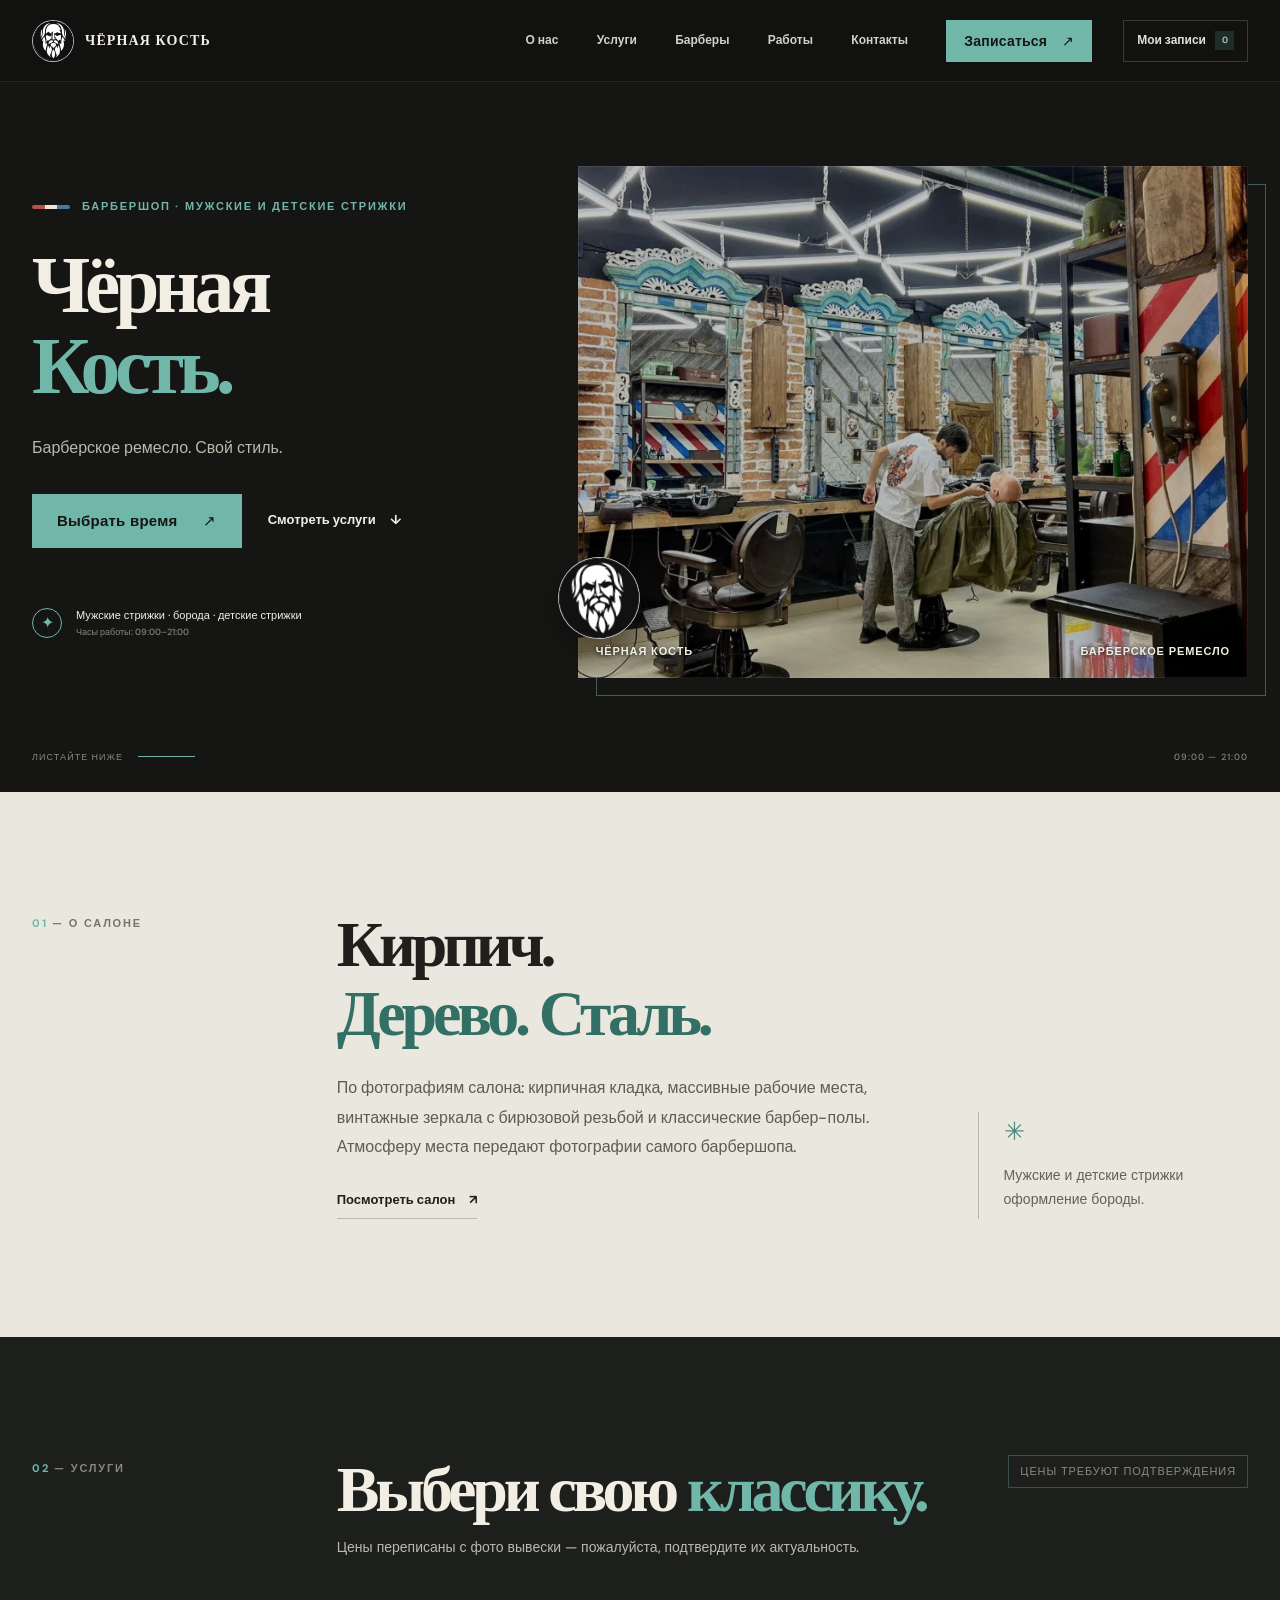
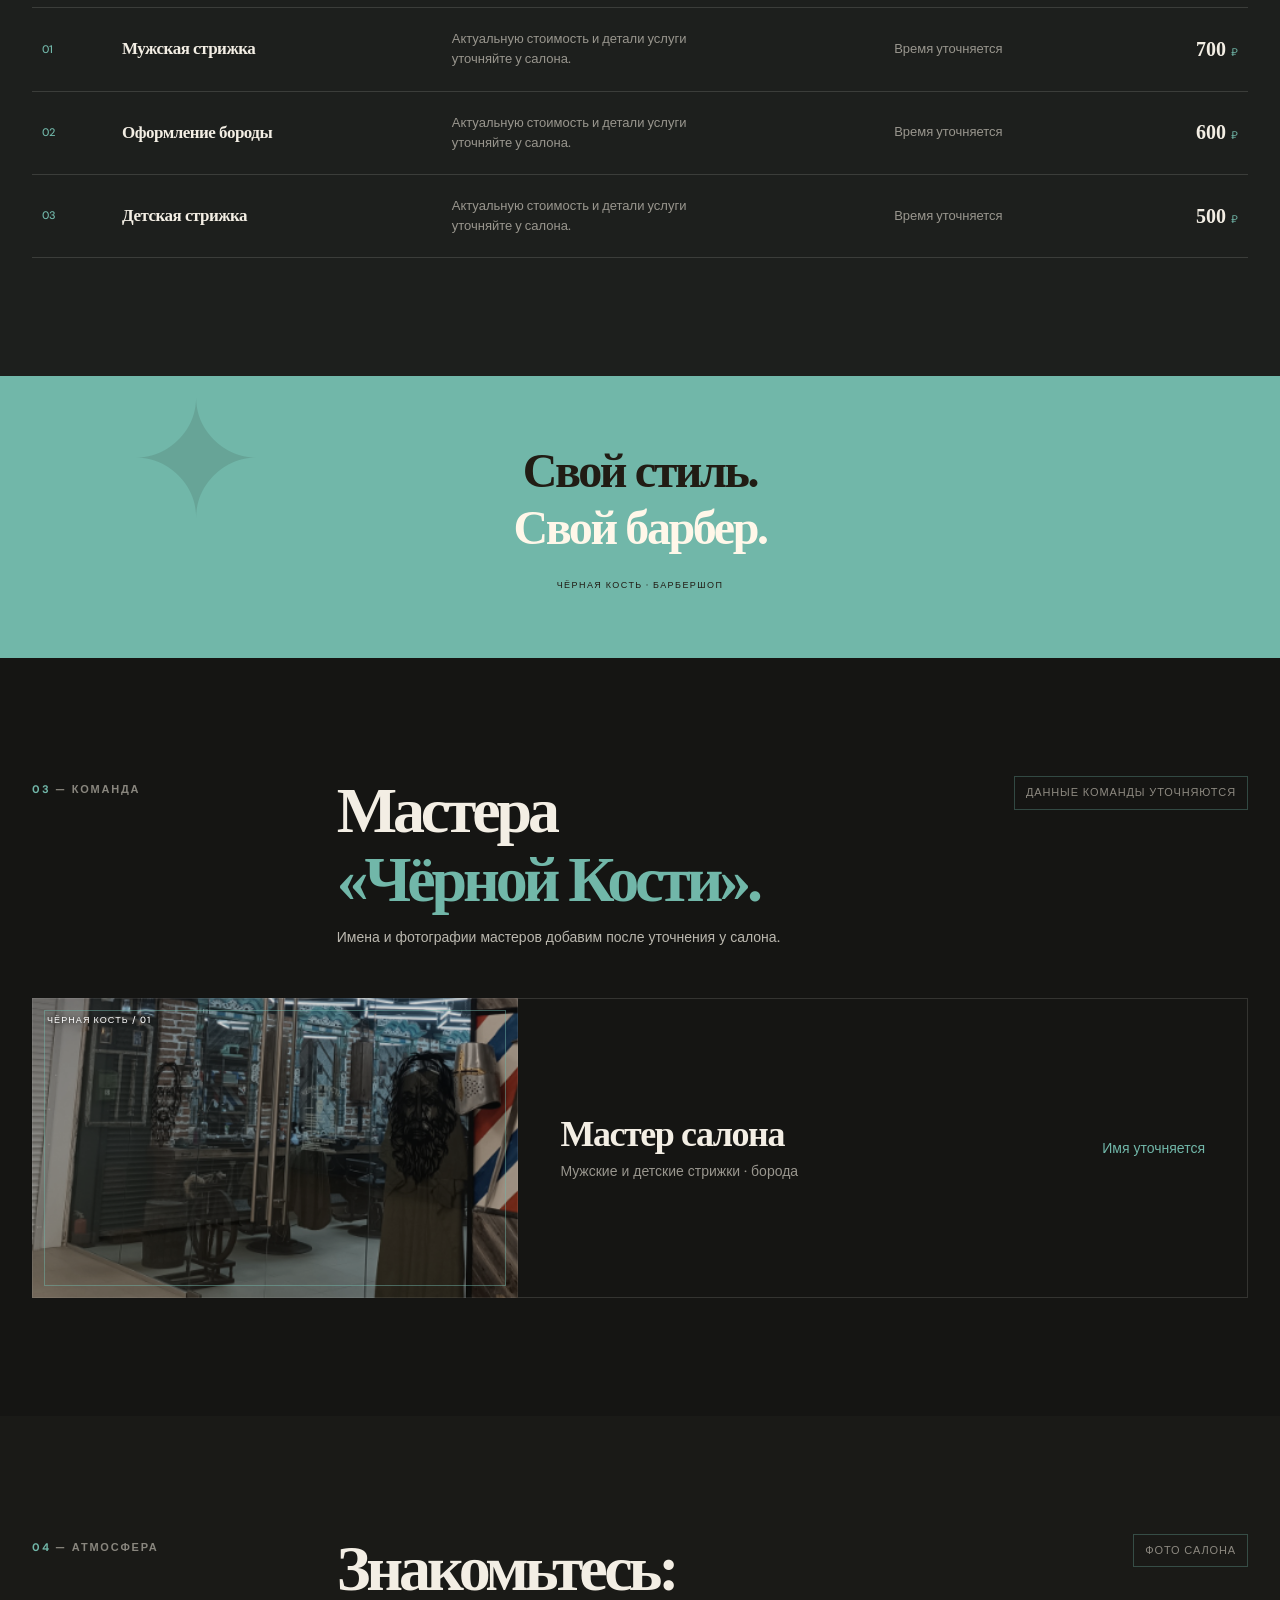
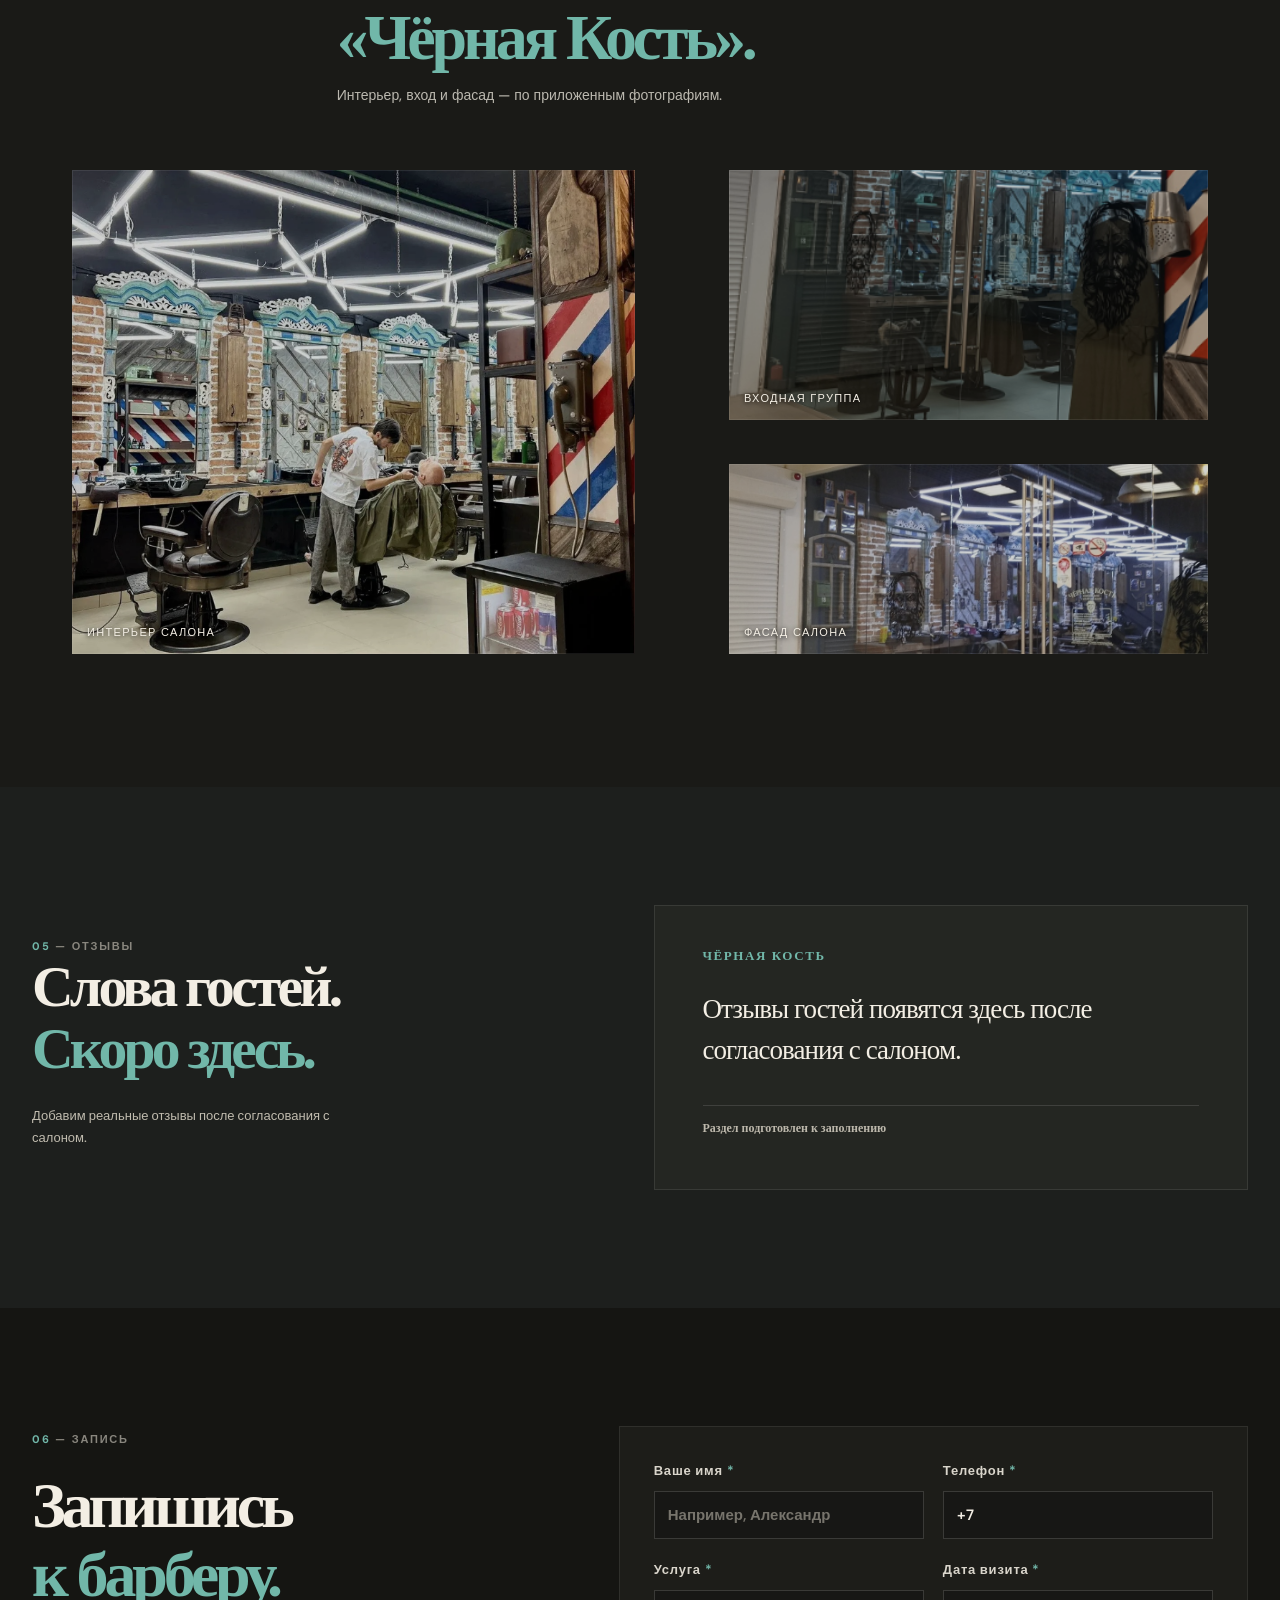
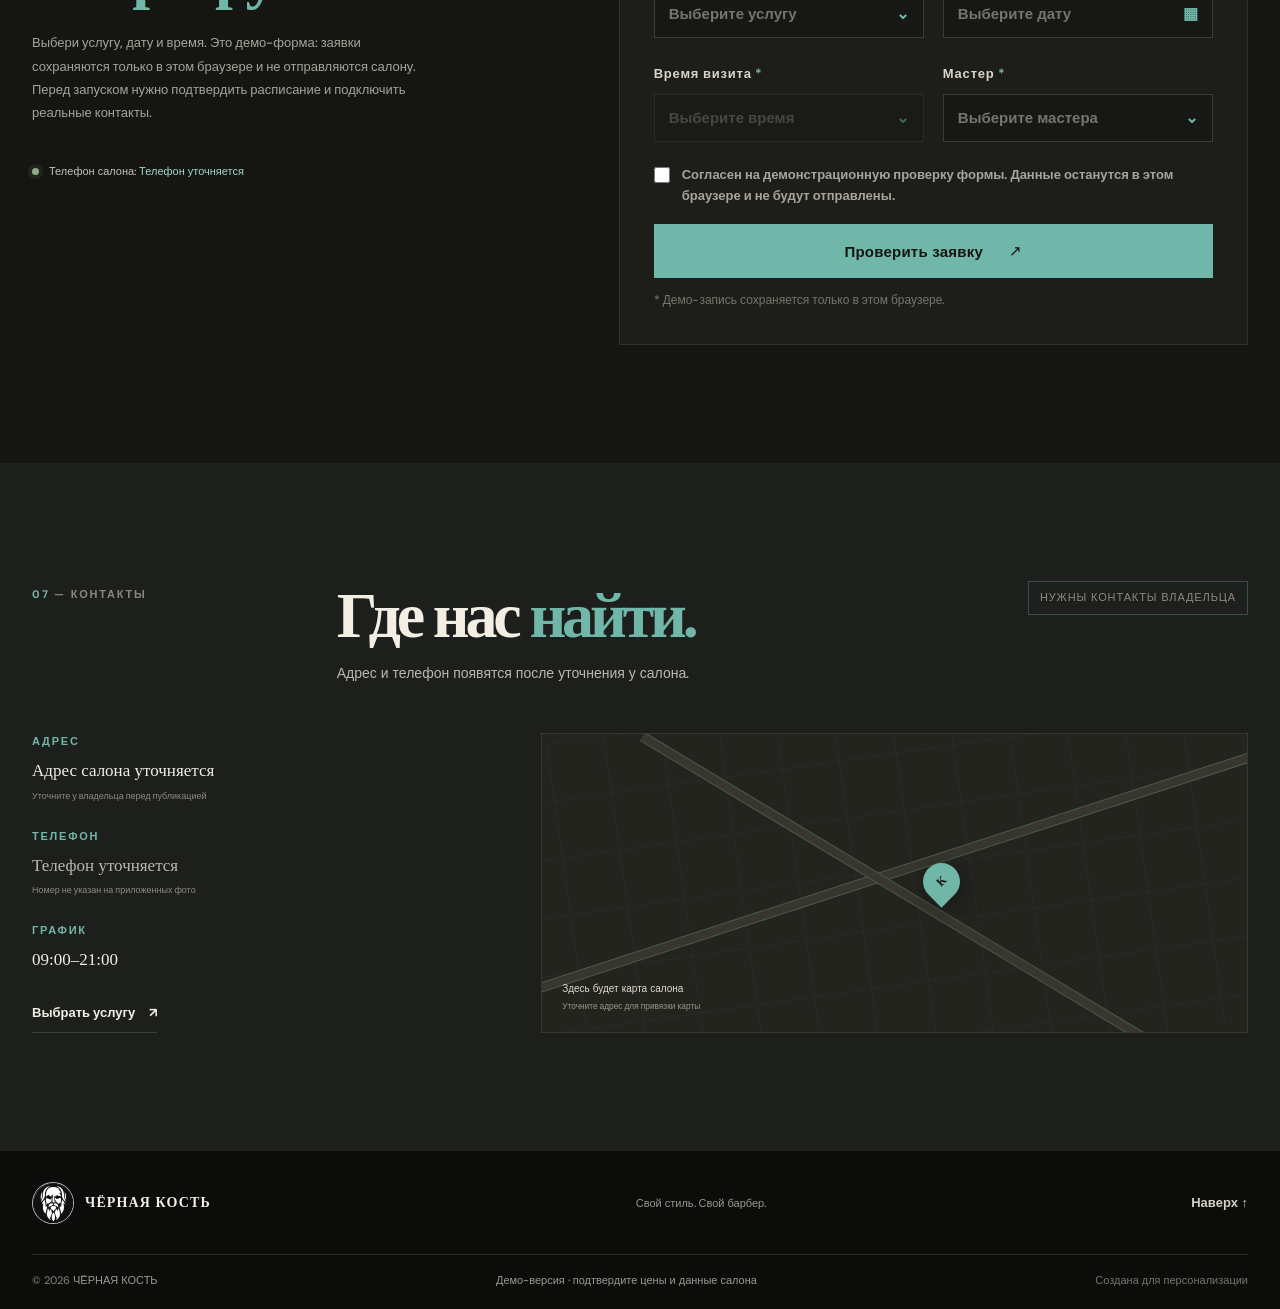
==== chernaya-kost/index.html @ 29b2c2a0 "Organize generic and Chyornaya Kost site versions" ====
<!doctype html>
<html lang="ru">
<head>
  <meta charset="utf-8">
  <meta name="viewport" content="width=device-width, initial-scale=1">
  <meta name="theme-color" content="#11110f">
  <meta name="description" content="Барбершоп «Чёрная Кость»: мужские и детские стрижки, оформление бороды. Демо-сайт на основе фотографий салона.">
  <title>Чёрная Кость — барбершоп</title>
  <link rel="preconnect" href="https://images.unsplash.com">
  <link rel="preconnect" href="https://fonts.googleapis.com">
  <link rel="preconnect" href="https://fonts.gstatic.com" crossorigin>
  <link href="https://fonts.googleapis.com/css2?family=DM+Sans:wght@400;500;600;700&family=Manrope:wght@400;500;600;700;800&display=swap" rel="stylesheet">
  <link rel="stylesheet" href="styles.css">
  <script src="script.js" defer></script>
</head>
<body>
  <a class="skip-link" href="#main">Перейти к содержимому</a>
  <header class="site-header" id="top">
    <div class="header-inner wrap">
      <a class="brand" href="#top" aria-label="Чёрная Кость — на главную"><span class="brand-mark" aria-hidden="true"><span class="brand-emblem-crop"><img src="assets/brand-reference.png" alt=""></span></span><span class="brand-name" data-brand>ЧЁРНАЯ КОСТЬ</span></a>
      <div class="header-actions"><button class="my-appointments-button" id="my-appointments-button" type="button" aria-haspopup="dialog" aria-controls="my-appointments-dialog">Мои записи <span class="appointment-count" id="appointment-count">0</span></button><button class="menu-toggle" type="button" aria-expanded="false" aria-controls="site-nav" aria-label="Открыть меню"><span></span><span></span></button></div>
      <nav class="site-nav" id="site-nav" aria-label="Основная навигация">
        <a href="#about">О нас</a><a href="#services">Услуги</a><a href="#barbers">Барберы</a><a href="#works">Работы</a><a href="#contacts">Контакты</a>
        <a class="button button-small nav-book" href="#booking">Записаться <span aria-hidden="true">↗</span></a>
      </nav>
    </div>
  </header>

  <main id="main">
    <section class="hero wrap" aria-labelledby="hero-title">
      <div class="hero-copy">
        <p class="eyebrow"><span class="eyebrow-line"></span> Барбершоп · мужские и детские стрижки</p>
        <h1 id="hero-title">Чёрная<br><em>Кость.</em></h1>
        <p class="hero-lead" data-tagline>Барберское ремесло. Свой стиль.</p>
        <div class="hero-actions"><a class="button" href="#booking">Выбрать время <span aria-hidden="true">↗</span></a><a class="text-link" href="#services">Смотреть услуги <span aria-hidden="true">↓</span></a></div>
        <div class="hero-proof"><span class="proof-mark" aria-hidden="true">✦</span><p>Мужские стрижки · борода · детские стрижки<br><span>Часы работы: 09:00–21:00</span></p></div>
      </div>
      <div class="hero-visual">
        <img class="hero-image" data-image="hero" alt="Барбершоп «Чёрная Кость»: кирпичные стены, деревянные рабочие места и бирюзовые резные зеркала" fetchpriority="high">
        <div class="hero-stamp" aria-hidden="true"><span class="brand-emblem-crop brand-emblem-large"><img src="assets/brand-reference.png" alt=""></span></div>
        <div class="hero-caption"><span>ЧЁРНАЯ КОСТЬ</span><span>Барберское ремесло</span></div>
      </div>
      <div class="hero-bottom"><span>Листайте ниже</span><span class="scroll-line" aria-hidden="true"></span><span>09:00 — 21:00</span></div>
    </section>

    <section class="intro section-pad" id="about">
      <div class="wrap intro-grid"><p class="section-index">01 <span>— О салоне</span></p><div><h2>Кирпич.<br><em>Дерево. Сталь.</em></h2><p class="intro-text">По фотографиям салона: кирпичная кладка, массивные рабочие места, винтажные зеркала с бирюзовой резьбой и классические барбер-полы. Атмосферу места передают фотографии самого барбершопа.</p><a class="text-link" href="#works">Посмотреть салон <span aria-hidden="true">↗</span></a></div><div class="intro-note"><span class="note-symbol">✳</span><p>Мужские и детские стрижки<br>оформление бороды.</p></div></div>
    </section>

    <section class="services section-pad" id="services">
      <div class="wrap"><div class="section-heading"><p class="section-index">02 <span>— Услуги</span></p><div><h2>Выбери свою <em>классику.</em></h2><p class="muted">Цены переписаны с фото вывески — пожалуйста, подтвердите их актуальность.</p></div><span class="demo-tag">Цены требуют подтверждения</span></div>
        <div class="service-list" id="service-list" aria-live="polite"></div>
      </div>
    </section>

    <section class="quote-band" aria-label="Барбершоп Чёрная Кость"><div class="wrap quote-inner"><span class="quote-mark">✦</span><p>Свой стиль.<br><em>Свой барбер.</em></p><span class="quote-credit">ЧЁРНАЯ КОСТЬ · БАРБЕРШОП</span></div></section>

    <section class="barbers section-pad" id="barbers">
      <div class="wrap"><div class="section-heading"><p class="section-index">03 <span>— Команда</span></p><div><h2>Мастера<br><em>«Чёрной Кости».</em></h2><p class="muted">Имена и фотографии мастеров добавим после уточнения у салона.</p></div><span class="demo-tag">Данные команды уточняются</span></div><div class="barber-grid" id="barber-grid"></div></div>
    </section>

    <section class="gallery section-pad" id="works">
      <div class="wrap"><div class="section-heading"><p class="section-index">04 <span>— Атмосфера</span></p><div><h2>Знакомьтесь:<br><em>«Чёрная Кость».</em></h2><p class="muted">Интерьер, вход и фасад — по приложенным фотографиям.</p></div><span class="demo-tag">Фото салона</span></div><div class="gallery-grid" id="gallery-grid"></div></div>
    </section>

    <section class="reviews section-pad" id="reviews">
      <div class="wrap review-layout"><div><p class="section-index">05 <span>— Отзывы</span></p><h2>Слова гостей.<br><em>Скоро здесь.</em></h2><p class="review-disclaimer">Добавим реальные отзывы после согласования с салоном.</p></div><div class="review-card" id="review-card" aria-live="polite"></div></div>
    </section>

    <section class="booking section-pad" id="booking">
      <div class="wrap booking-grid"><div class="booking-copy"><p class="section-index">06 <span>— Запись</span></p><h2>Запишись<br><em>к барберу.</em></h2><p>Выбери услугу, дату и время. Это демо-форма: заявки сохраняются только в этом браузере и не отправляются салону. Перед запуском нужно подтвердить расписание и подключить реальные контакты.</p><div class="booking-contact"><span class="contact-dot"></span><span>Телефон салона: <a data-phone-link href="#contacts" data-phone>уточняется</a></span></div></div>
        <form class="booking-form" id="booking-form" novalidate>
          <div class="form-row"><div class="field"><label for="client-name">Ваше имя <span>*</span></label><input id="client-name" name="name" autocomplete="name" placeholder="Например, Александр" required aria-describedby="name-error"><small class="field-error" id="name-error"></small></div><div class="field"><label for="client-phone">Телефон <span>*</span></label><input id="client-phone" name="phone" type="tel" autocomplete="tel" inputmode="tel" placeholder="+7 (___) ___-__-__" required aria-describedby="phone-error"><small class="field-error" id="phone-error"></small></div></div>
          <div class="form-row"><div class="field"><label for="service-select-trigger">Услуга <span>*</span></label><select class="picker-source" id="service-select" name="service" tabindex="-1" aria-hidden="true"><option value="">Выберите услугу</option></select><small class="field-error" id="service-error"></small></div><div class="field date-field"><label for="date-picker-trigger">Дата визита <span>*</span></label><input class="picker-source" id="visit-date" name="date" type="date" tabindex="-1" aria-hidden="true"><div class="calendar-wrap"><button class="picker-trigger calendar-trigger" id="date-picker-trigger" type="button" aria-haspopup="dialog" aria-expanded="false" aria-controls="calendar-popover" aria-describedby="date-error"><span>Выберите дату</span><span class="picker-chevron" aria-hidden="true">▦</span></button><div class="calendar-popover" id="calendar-popover" role="dialog" aria-label="Выберите дату визита" hidden><div class="calendar-head"><button class="calendar-nav" type="button" id="calendar-prev" aria-label="Предыдущий месяц">←</button><strong id="calendar-month"></strong><button class="calendar-nav" type="button" id="calendar-next" aria-label="Следующий месяц">→</button></div><div class="calendar-weekdays" aria-hidden="true"><span>Пн</span><span>Вт</span><span>Ср</span><span>Чт</span><span>Пт</span><span>Сб</span><span>Вс</span></div><div class="calendar-days" id="calendar-days"></div><p class="calendar-legend"><span aria-hidden="true">●</span> На дате уже есть запись; занятые часы недоступны</p></div></div><small class="field-error" id="date-error"></small></div></div>
          <div class="form-row"><div class="field"><label for="visit-time-trigger">Время визита <span>*</span></label><select class="picker-source" id="visit-time" name="time" tabindex="-1" aria-hidden="true" disabled><option value="">Сначала выберите дату</option></select><small class="field-error" id="time-error"></small></div><div class="field"><label for="barber-select-trigger">Мастер <span>*</span></label><select class="picker-source" id="barber-select" name="barber" tabindex="-1" aria-hidden="true"><option value="">Выберите мастера</option></select><small class="field-error" id="barber-error"></small></div></div>
          <div class="consent-row"><input id="consent" name="consent" type="checkbox" required aria-describedby="consent-error"><label for="consent">Согласен на демонстрационную проверку формы. Данные останутся в этом браузере и не будут отправлены.</label></div><small class="field-error consent-error" id="consent-error"></small>
          <button class="button form-submit" type="submit"><span class="submit-label">Проверить заявку</span><span class="submit-spinner" aria-hidden="true"></span><span class="submit-arrow" aria-hidden="true">↗</span></button><p class="form-result" id="form-result" role="status" aria-live="polite"></p><p class="form-footnote">* Демо-запись сохраняется только в этом браузере.</p>
        </form>
      </div>
    </section>

    <dialog class="appointments-dialog" id="my-appointments-dialog" aria-labelledby="appointments-title">
      <div class="appointments-panel"><div class="appointments-heading"><div><p class="section-index">ЧЁРНАЯ КОСТЬ <span>— Личный список</span></p><h2 id="appointments-title">Мои <em>записи.</em></h2></div><button class="appointments-close" id="appointments-close" type="button" aria-label="Закрыть окно">×</button></div><p class="appointments-note">Список хранится в этом браузере. Это демонстрационные записи: барбершоп их не получает.</p><div class="appointments-list" id="appointments-list" aria-live="polite"></div><p class="appointments-storage-note" id="appointments-storage-note"></p></div>
    </dialog>

    <dialog class="booking-success-dialog" id="booking-success-dialog" aria-labelledby="booking-success-title" aria-describedby="booking-success-summary">
      <div class="booking-success-panel"><span class="success-mark" aria-hidden="true">✓</span><p class="section-index">ЧЁРНАЯ КОСТЬ <span>— Заявка проверена</span></p><h2 id="booking-success-title">Вы записаны.</h2><p class="success-summary" id="booking-success-summary"></p><div class="success-actions"><button class="button" id="success-open-appointments" type="button">Мои записи <span aria-hidden="true">↗</span></button><button class="success-close" id="success-close" type="button">Продолжить</button></div></div>
    </dialog>

    <section class="contacts section-pad" id="contacts">
      <div class="wrap"><div class="section-heading"><p class="section-index">07 <span>— Контакты</span></p><div><h2>Где нас <em>найти.</em></h2><p class="muted">Адрес и телефон появятся после уточнения у салона.</p></div><span class="demo-tag">Нужны контакты владельца</span></div>
        <div class="contacts-grid"><div class="contact-details"><div class="contact-block"><span class="contact-label">Адрес</span><p data-address>Адрес салона уточняется<br><small>Уточните у владельца перед публикацией</small></p></div><div class="contact-block"><span class="contact-label">Телефон</span><a data-phone-link data-phone>Телефон уточняется</a><small>Номер не указан на приложенных фото</small></div><div class="contact-block"><span class="contact-label">График</span><p data-hours>09:00–21:00</p></div><a class="text-link" href="#booking">Выбрать услугу <span aria-hidden="true">↗</span></a></div><div class="map-placeholder" role="img" aria-label="Заглушка карты, адрес салона пока не указан"><div class="map-grid"></div><span class="map-road road-one"></span><span class="map-road road-two"></span><span class="map-pin">К</span><span class="map-caption">Здесь будет карта салона<br><small>Уточните адрес для привязки карты</small></span></div></div>
      </div>
    </section>
  </main>

  <footer class="site-footer"><div class="wrap footer-main"><a class="brand" href="#top"><span class="brand-mark" aria-hidden="true"><span class="brand-emblem-crop"><img src="assets/brand-reference.png" alt=""></span></span><span class="brand-name" data-brand>ЧЁРНАЯ КОСТЬ</span></a><p>Свой стиль. Свой барбер.</p><a class="back-top" href="#top">Наверх ↑</a></div><div class="wrap footer-bottom"><span>© <span id="year"></span> <span data-brand>ЧЁРНАЯ КОСТЬ</span></span><span>Демо-версия · подтвердите цены и данные салона</span><span>Создана для персонализации</span></div></footer>
</body>
</html>
---- chernaya-kost/styles.css ----
:root{--ink:#11110f;--ink-soft:#1d1f1d;--panel:#222522;--paper:#f1eee7;--muted:#bbb8af;--line:rgba(241,238,231,.14);--accent:#71b7a9;--accent-bright:#a4d5cb;--font-display:Georgia,'Times New Roman',serif;--font-body:'DM Sans',Arial,sans-serif;--wrap:1240px;--ease:cubic-bezier(.2,.7,.2,1)}
*{box-sizing:border-box}html{scroll-behavior:smooth;scroll-padding-top:90px}body{margin:0;background:var(--ink);color:var(--paper);font-family:var(--font-body);font-size:15px;line-height:1.6;-webkit-font-smoothing:antialiased}body.menu-open{overflow:hidden}img{display:block;width:100%;height:100%;object-fit:cover;outline:1px solid rgba(255,255,255,.1);outline-offset:-1px}a{color:inherit;text-decoration:none}button,input,select{font:inherit}button,a,input,select{-webkit-tap-highlight-color:transparent}button:focus-visible,a:focus-visible,input:focus-visible,select:focus-visible{outline:2px solid var(--accent-bright);outline-offset:4px}.wrap{width:min(var(--wrap),calc(100% - 64px));margin-inline:auto}.skip-link{position:fixed;top:12px;left:12px;z-index:1000;padding:12px 18px;background:var(--accent);color:var(--ink);transform:translateY(-160%)}.skip-link:focus{transform:translateY(0)}
.site-header{height:82px;position:sticky;top:0;z-index:50;background:rgba(17,17,15,.94);backdrop-filter:blur(14px);border-bottom:1px solid rgba(241,238,231,.08)}.header-inner,.site-nav{display:flex;align-items:center}.header-inner{height:100%;justify-content:space-between}.brand{display:inline-flex;align-items:center;gap:11px;min-width:max-content}.brand-mark{display:grid;place-items:center;width:34px;height:34px;border:1px solid var(--accent);font:800 16px var(--font-display);letter-spacing:-.08em}.brand-mark span{color:var(--accent)}.brand-name{font:800 15px var(--font-display);letter-spacing:.2em}.site-nav{gap:clamp(18px,3vw,42px);font-size:12px;color:#d3d0c8}.site-nav>a:not(.button){transition:color .16s ease}.site-nav>a:not(.button):hover,.text-link:hover,.back-top:hover{color:var(--accent-bright)}.button{min-height:54px;padding:0 24px;display:inline-flex;align-items:center;justify-content:center;gap:26px;background:var(--accent);color:#171512;border:1px solid var(--accent);font:700 12px var(--font-body);letter-spacing:.04em;transition:background .18s ease,color .18s ease,border-color .18s ease,transform .16s ease}.button:hover{background:var(--accent-bright);border-color:var(--accent-bright)}.button:active,.round-button:active{transform:scale(.96)}.button-small{min-height:42px;padding-inline:17px;gap:15px;font-size:11px}.menu-toggle{display:none}
.hero{min-height:710px;display:grid;grid-template-columns:.95fr 1.05fr;align-items:center;position:relative;padding-block:70px 100px}.hero-copy{position:relative;z-index:1;padding:34px 0 40px}.eyebrow,.section-index,.contact-label{font-size:10px;font-weight:700;letter-spacing:.16em;text-transform:uppercase}.eyebrow{display:flex;align-items:center;gap:12px;color:var(--accent);margin:0 0 29px}.eyebrow-line{width:32px;height:1px;background:var(--accent)}h1,h2,p{margin-top:0}h1,h2{font-family:var(--font-display);font-weight:600;letter-spacing:-.065em;text-wrap:balance}h1{font-size:clamp(53px,6.2vw,88px);line-height:1.02;margin-bottom:27px}h1 em,h2 em,.quote-inner em{color:var(--accent);font-style:normal}.hero-lead{max-width:360px;color:#bab7ae;font-size:15px;line-height:1.8;margin-bottom:31px}.hero-actions{display:flex;align-items:center;gap:26px}.text-link{display:inline-flex;align-items:center;gap:14px;font-size:12px;font-weight:600;transition:color .16s ease}.hero-proof{display:flex;align-items:center;gap:15px;margin-top:59px}.proof-stars{font-size:12px;letter-spacing:2px;color:var(--accent)}.hero-proof p{margin:0;font-size:11px;line-height:1.5}.hero-proof p span{color:#89867f;font-size:9px}.hero-visual{height:512px;position:relative;margin-left:-5%;overflow:visible}.hero-visual:before{content:"";position:absolute;inset:18px -18px -18px 18px;border:1px solid rgba(113,183,169,.45);z-index:0}.hero-image{position:relative;z-index:1;filter:brightness(.78);object-position:center 54%}.hero-stamp{position:absolute;z-index:2;left:-30px;bottom:38px;width:99px;height:99px;background:var(--accent);color:var(--ink);display:flex;flex-direction:column;align-items:center;justify-content:center;transform:rotate(-8deg)}.hero-stamp span{font:800 19px var(--font-display);letter-spacing:.1em}.hero-stamp b{font:600 8px var(--font-body);text-align:center;letter-spacing:.12em;line-height:1.3;margin-top:5px}.hero-caption{position:absolute;z-index:2;bottom:17px;right:18px;left:18px;display:flex;justify-content:space-between;font-size:9px;letter-spacing:.11em;text-transform:uppercase;text-shadow:0 1px 5px #000}.hero-bottom{position:absolute;left:0;right:0;bottom:28px;display:flex;align-items:center;gap:15px;color:#8a877e;font-size:9px;letter-spacing:.12em;text-transform:uppercase}.hero-bottom span:last-child{margin-left:auto}.scroll-line{width:57px;height:1px;background:var(--accent)}
.section-pad{padding:118px 0}.intro{background:#eae7df;color:#201f1b}.intro-grid{display:grid;grid-template-columns:.68fr 1.55fr .7fr;gap:42px}.section-index{color:var(--accent);margin:5px 0 0;white-space:nowrap}.section-index span{color:#89867e}.intro .section-index span{color:#77736b}.intro h2,.section-heading h2,.review-layout h2,.booking h2{font-size:clamp(42px,5vw,65px);line-height:1.08;margin:0 0 25px}.intro h2 em{color:#326f65}.intro-text{max-width:540px;font-size:16px;line-height:1.85;color:#5f5c55;margin-bottom:25px}.intro .text-link{border-bottom:1px solid #bdb7ac;padding-bottom:7px}.intro-note{align-self:end;padding:0 0 7px 25px;border-left:1px solid #bbb4a7;color:#656158}.note-symbol{font-size:25px;color:#4b8c80}.intro-note p{font-size:12px;line-height:1.7;margin:12px 0 0}
.services{background:var(--ink-soft)}.section-heading{display:grid;grid-template-columns:.68fr 1.55fr .7fr;gap:42px;align-items:start;margin-bottom:49px}.section-heading h2{margin-bottom:12px}.muted{color:var(--muted);font-size:13px;margin:0}.demo-tag{justify-self:end;color:#8d8980;border:1px solid rgba(113,183,169,.32);padding:7px 11px;font-size:9px;letter-spacing:.08em;text-transform:uppercase}.service-list{border-top:1px solid var(--line)}.service-row{display:grid;grid-template-columns:60px 1.1fr 1.5fr .7fr .45fr;align-items:center;gap:20px;padding:21px 10px;border-bottom:1px solid var(--line);transition:background .16s ease,padding .2s ease}.service-row:hover{background:rgba(255,255,255,.025);padding-inline:17px}.service-number{color:var(--accent);font-size:10px}.service-row h3{font:600 17px var(--font-display);letter-spacing:-.03em;margin:0}.service-row p{color:#99968e;font-size:11px;line-height:1.55;margin:0;max-width:290px}.service-time{color:#99968e;font-size:10px}.service-price{font:600 20px var(--font-display);text-align:right;white-space:nowrap;font-variant-numeric:tabular-nums}.service-price small{font:400 11px var(--font-body);color:var(--accent)}
.quote-band{background:#71b7a9;color:#211c14;overflow:hidden}.quote-inner{min-height:282px;position:relative;display:grid;place-content:center;text-align:center}.quote-mark{position:absolute;top:6px;left:8%;font:160px Georgia,serif;line-height:1;color:rgba(37,30,21,.12)}.quote-inner p{font:600 clamp(31px,4vw,48px)/1.2 var(--font-display);letter-spacing:-.05em;margin:0 0 21px}.quote-inner em{color:#fff7e9}.quote-credit{font-size:9px;text-transform:uppercase;letter-spacing:.16em}
.barbers{background:var(--ink)}.barber-grid{display:grid;grid-template-columns:repeat(3,1fr);gap:22px}.barber-card{min-width:0}.barber-photo{height:380px;position:relative;overflow:hidden;background:#292722}.barber-photo img{filter:saturate(.65) brightness(.84);transition:transform .5s var(--ease),filter .3s ease}.barber-card:hover .barber-photo img{transform:scale(1.035);filter:saturate(.85) brightness(.92)}.barber-index{position:absolute;left:15px;top:15px;color:white;font-size:9px;letter-spacing:.12em;text-shadow:0 1px 5px #111}.barber-info{display:grid;grid-template-columns:1fr auto;gap:5px 10px;padding:17px 0;border-bottom:1px solid var(--line)}.barber-info h3{font:600 19px var(--font-display);letter-spacing:-.04em;margin:0}.barber-info p{grid-column:1;margin:0;color:#99968e;font-size:11px}.barber-exp{grid-column:2;grid-row:1/3;align-self:center;color:var(--accent);font-size:10px;text-align:right}
.gallery{background:#1a1a17}.gallery-grid{display:grid;grid-template-columns:1fr .76fr 1fr;grid-template-rows:220px 220px;gap:12px}.gallery-item{position:relative;overflow:hidden;background:#292722}.gallery-item:nth-child(1){grid-row:span 2}.gallery-item:nth-child(4){grid-column:2/4}.gallery-item img{filter:brightness(.8) saturate(.75);transition:transform .5s var(--ease),filter .3s ease}.gallery-item:hover img{transform:scale(1.04);filter:brightness(.94) saturate(.9)}.gallery-caption{position:absolute;left:15px;bottom:13px;font-size:9px;text-transform:uppercase;letter-spacing:.12em;text-shadow:0 1px 5px #000}
.reviews{background:#eae7df;color:#201f1b}.review-layout{display:grid;grid-template-columns:.8fr 1fr;gap:12%;align-items:center}.review-layout h2{font-size:clamp(38px,4.5vw,58px)}.review-layout h2 em{color:#326f65}.review-disclaimer{max-width:330px;color:#77736b;font-size:10px;line-height:1.7}.review-controls{display:flex;align-items:center;gap:10px;margin-top:31px}.round-button{width:43px;height:43px;border:1px solid #bdb7ac;background:transparent;color:#25231f;cursor:pointer;font-size:17px;transition:background .16s ease,color .16s ease,transform .16s ease}.round-button:hover{background:#25231f;color:#f1eee7}.review-count{font-size:10px;color:#77736b;margin-left:8px;font-variant-numeric:tabular-nums}.review-card{min-height:285px;padding:42px 48px;background:#f5f2eb;display:flex;flex-direction:column;justify-content:space-between;border:1px solid rgba(32,31,27,.08)}.review-stars{color:#4b8c80;letter-spacing:3px;font-size:11px}.review-text{font:500 clamp(20px,2.3vw,27px)/1.5 var(--font-display);letter-spacing:-.035em;margin:25px 0 35px}.review-author{display:flex;justify-content:space-between;align-items:end;border-top:1px solid #d5d0c6;padding-top:15px}.review-author strong{font:600 12px var(--font-display)}.review-author span{color:#77736b;font-size:10px}
.booking{background:#151512}.booking-grid{display:grid;grid-template-columns:.85fr 1.15fr;gap:10%;align-items:start}.booking h2{font-size:clamp(44px,5vw,64px);margin:22px 0}.booking-copy>p:not(.section-index){max-width:390px;color:#a6a39a;font-size:13px;line-height:1.8}.booking-contact{display:flex;align-items:center;gap:10px;margin-top:38px;font-size:11px;color:#c5c1b8}.booking-contact a{color:var(--accent-bright)}.contact-dot{width:7px;height:7px;border-radius:50%;background:#8baf83;box-shadow:0 0 0 4px rgba(139,175,131,.1)}.booking-form{padding:34px;background:#1d1d19;border:1px solid rgba(255,255,255,.08)}.form-row{display:grid;grid-template-columns:1fr 1fr;gap:19px}.field{display:flex;flex-direction:column;margin-bottom:21px}.field label{font-size:10px;letter-spacing:.06em;margin-bottom:9px;color:#d9d5cb}.field label span{color:var(--accent)}.field input,.field select{height:48px;width:100%;padding:0 13px;background:#171715;border:1px solid rgba(241,238,231,.16);color:var(--paper);border-radius:0;font-size:12px}.field input::placeholder{color:#77746c}.field select:invalid{color:#77746c}.field select option{color:var(--paper);background:#171715}.field input:focus,.field select:focus{border-color:var(--accent);outline:none}.field [aria-invalid="true"],.consent-row input[aria-invalid="true"]{border-color:#dc8170}.field-error{display:block;min-height:0;color:#ef9a89;font-size:10px;line-height:1.4}.field-error:not(:empty){margin-top:5px}.consent-row{display:grid;grid-template-columns:18px 1fr;gap:10px;align-items:start;margin:2px 0 0}.consent-row input{width:16px;height:16px;accent-color:var(--accent);margin:2px 0 0}.consent-row label{font-size:10px;line-height:1.55;color:#a8a49b}.consent-error{margin-left:28px}.form-submit{width:100%;margin-top:18px;cursor:pointer}.form-result{min-height:0;margin:0;color:#a9c29d;font-size:11px;line-height:1.6}.form-result:not(:empty){margin-top:15px;padding:12px;background:rgba(139,175,131,.08);border-left:2px solid #8baf83}.form-result.is-error{color:#ef9a89;border-color:#dc8170;background:rgba(220,129,112,.08)}.form-footnote{margin:13px 0 0;color:#77746c;font-size:9px}
.contacts{background:var(--ink-soft)}.contacts-grid{display:grid;grid-template-columns:.75fr 1.25fr;gap:7%;align-items:stretch}.contact-details{display:flex;flex-direction:column;align-items:flex-start}.contact-block{margin-bottom:25px}.contact-label{display:block;color:var(--accent);font-size:9px;margin-bottom:7px}.contact-block p,.contact-block>a{font:500 17px/1.5 var(--font-display);margin:0}.contact-block small{display:block;color:#8d8980;font:400 9px/1.6 var(--font-body);margin-top:5px}.contact-details>.text-link{margin-top:auto;border-bottom:1px solid var(--line);padding-bottom:9px}.map-placeholder{min-height:300px;position:relative;overflow:hidden;background:#24241f;border:1px solid rgba(255,255,255,.09)}.map-grid{position:absolute;inset:0;opacity:.35;background-image:linear-gradient(rgba(113,183,169,.12) 1px,transparent 1px),linear-gradient(90deg,rgba(113,183,169,.12) 1px,transparent 1px);background-size:46px 46px;transform:rotate(-8deg) scale(1.25)}.map-road{position:absolute;height:10px;background:#38372e;border-block:1px solid rgba(113,183,169,.28);transform-origin:center}.road-one{width:120%;top:43%;left:-8%;transform:rotate(-18deg)}.road-two{width:100%;top:60%;left:7%;transform:rotate(31deg)}.map-pin{position:absolute;left:54%;top:43%;width:37px;height:37px;display:grid;place-items:center;border-radius:50% 50% 50% 0;transform:rotate(-45deg);background:var(--accent);color:var(--ink);font:800 12px var(--font-display);box-shadow:0 5px 25px rgba(0,0,0,.4)}.map-pin:first-letter{transform:rotate(45deg)}.map-caption{position:absolute;bottom:18px;left:20px;font-size:10px;line-height:1.7;color:#ded9ce}.map-caption small{color:#99958a}
.site-footer{background:#0c0c0b;padding:31px 0 19px}.footer-main,.footer-bottom{display:flex;align-items:center;justify-content:space-between}.footer-main{padding-bottom:30px;border-bottom:1px solid var(--line)}.footer-main>p{color:#9d998f;font-size:11px;margin:0}.back-top{font-size:10px;color:#d5d0c6;transition:color .16s ease}.footer-bottom{padding-top:17px;color:#77746c;font-size:9px}.footer-bottom span:nth-child(2){color:#9d998f}
@media(max-width:900px){.wrap{width:min(var(--wrap),calc(100% - 44px))}.site-nav{gap:18px}.site-nav>a{font-size:10px}.hero{min-height:640px;grid-template-columns:1fr .9fr}.hero-visual{height:430px;margin-left:-1%}.hero h1{font-size:clamp(50px,7vw,70px)}.intro-grid,.section-heading{grid-template-columns:.55fr 1.45fr;gap:25px}.intro-note{grid-column:2;display:flex;gap:14px;align-items:center;border-left:0;border-top:1px solid #bbb4a7;padding:15px 0 0}.intro-note p{margin:0}.section-heading .demo-tag{grid-column:2;justify-self:start;margin-top:-10px}.service-row{grid-template-columns:36px 1fr 1.3fr .5fr .45fr;gap:12px}.barber-photo{height:310px}.gallery-grid{grid-template-rows:190px 190px}.booking-grid{gap:6%}}
@media(max-width:680px){html{scroll-padding-top:72px}.wrap{width:calc(100% - 38px)}.site-header{height:68px}.brand-mark{width:31px;height:31px}.menu-toggle{display:flex;width:44px;height:44px;padding:12px 9px;flex-direction:column;justify-content:center;gap:6px;border:1px solid var(--line);background:transparent;color:var(--paper);cursor:pointer}.menu-toggle span{height:1px;width:100%;background:var(--paper);transition:transform .18s ease}.menu-toggle[aria-expanded="true"] span:first-child{transform:translateY(3.5px) rotate(45deg)}.menu-toggle[aria-expanded="true"] span:last-child{transform:translateY(-3.5px) rotate(-45deg)}.site-nav{position:fixed;inset:68px 0 0;background:var(--ink);display:flex;align-items:stretch;flex-direction:column;gap:0;padding:18px 22px 30px;transform:translateX(100%);visibility:hidden;transition:transform .25s var(--ease),visibility .25s}.site-nav.is-open{transform:translateX(0);visibility:visible}.site-nav>a:not(.button){font:500 20px var(--font-display);padding:17px 0;border-bottom:1px solid var(--line)}.site-nav .nav-book{margin-top:25px}.hero{min-height:auto;display:flex;flex-direction:column;align-items:stretch;padding-block:49px 83px}.hero-copy{padding:0}.eyebrow{font-size:8px;margin-bottom:22px}.hero h1{font-size:clamp(48px,12vw,70px);margin-bottom:18px}.hero-lead{font-size:13px;max-width:310px;margin-bottom:23px}.hero-actions{gap:19px}.hero-actions .button{min-height:49px;padding-inline:16px;gap:13px}.hero-proof{margin-top:27px}.hero-visual{height:350px;margin:40px 8px 0 12px}.hero-visual:before{inset:12px -12px -12px 12px}.hero-stamp{width:78px;height:78px;left:-22px;bottom:24px}.hero-stamp span{font-size:15px}.hero-bottom{bottom:25px;font-size:8px}.section-pad{padding:78px 0}.intro-grid{display:grid;grid-template-columns:1fr;gap:22px}.intro-grid>.section-index{margin:0}.intro h2,.section-heading h2,.review-layout h2,.booking h2{font-size:clamp(39px,10vw,52px);margin-bottom:17px}.intro-text{font-size:14px}.intro-note{grid-column:1;margin-top:6px}.section-heading{grid-template-columns:1fr;gap:16px;margin-bottom:31px}.section-heading .section-index{margin:0}.section-heading .demo-tag{grid-column:1;margin:0}.section-heading h2{margin-bottom:10px}.service-row{grid-template-columns:28px 1fr auto;gap:5px 12px;padding:17px 2px}.service-number{grid-row:1/3;align-self:start;padding-top:5px}.service-row h3{font-size:15px}.service-row p{grid-column:2;grid-row:2;max-width:none;font-size:10px}.service-time{grid-column:2;grid-row:3;font-size:9px;margin-top:6px}.service-price{grid-column:3;grid-row:1/3;font-size:17px;align-self:start;padding-top:1px}.quote-inner{min-height:220px}.quote-mark{font-size:105px;left:2%;top:22px}.quote-inner p{font-size:32px}.barber-grid{grid-template-columns:1fr 1fr;gap:25px 13px}.barber-card:last-child{grid-column:1/-1;width:calc(50% - 7px)}.barber-photo{height:clamp(205px,58vw,310px)}.barber-info{padding:12px 0}.barber-info h3{font-size:15px}.barber-info p{font-size:9px}.barber-exp{font-size:9px}.gallery-grid{grid-template-columns:1fr 1fr;grid-template-rows:190px 150px 150px;gap:8px}.gallery-item:nth-child(1){grid-row:span 2}.gallery-item:nth-child(4){grid-column:1/3}.gallery-caption{left:10px;bottom:9px;font-size:8px}.review-layout{grid-template-columns:1fr;gap:29px}.review-disclaimer{max-width:100%}.review-card{min-height:260px;padding:27px 24px}.review-text{font-size:21px;margin:22px 0 28px}.booking-grid{grid-template-columns:1fr;gap:32px}.booking h2{margin:17px 0}.booking-copy>p:not(.section-index){font-size:12px}.booking-contact{margin-top:23px}.booking-form{padding:23px 18px}.form-row{grid-template-columns:1fr;gap:0}.field{margin-bottom:17px}.contacts-grid{grid-template-columns:1fr;gap:32px}.contact-block{margin-bottom:19px}.map-placeholder{min-height:230px}.footer-main{align-items:flex-start;gap:12px;flex-wrap:wrap}.footer-main>p{order:3;flex-basis:100%;margin-top:3px}.footer-bottom{align-items:flex-start;gap:7px;flex-direction:column}.footer-bottom span:nth-child(2){order:3}}
@media(max-width:370px){.hero h1{font-size:45px}.hero-actions{align-items:flex-start;flex-direction:column}.hero-actions .text-link{padding:8px 0}.barber-grid{grid-template-columns:1fr}.barber-card:last-child{grid-column:auto;width:100%}.barber-photo{height:320px}.gallery-grid{grid-template-rows:150px 125px 125px}.service-row{grid-template-columns:22px 1fr auto;gap:5px 8px}}
@media(prefers-reduced-motion:reduce){*,*::before,*::after{scroll-behavior:auto!important;animation-duration:.01ms!important;animation-iteration-count:1!important;transition-duration:.01ms!important}}
.field input:disabled,.field select:disabled{opacity:.55;cursor:not-allowed}
.picker-source{position:absolute!important;width:1px!important;height:1px!important;padding:0!important;margin:-1px!important;overflow:hidden!important;clip:rect(0,0,0,0)!important;white-space:nowrap!important;border:0!important}
.custom-picker,.calendar-wrap{position:relative;width:100%}
.picker-trigger{width:100%;min-height:48px;padding:0 14px;display:flex;align-items:center;justify-content:space-between;gap:12px;text-align:left;background:#171715;border:1px solid rgba(241,238,231,.16);color:#77746c;cursor:pointer;font-size:12px;transition:border-color .16s ease,color .16s ease,background .16s ease}
.picker-trigger.has-value{color:var(--paper)}
.picker-trigger:hover,.picker-trigger[aria-expanded="true"]{border-color:var(--accent);background:#1b1b18}
.picker-trigger[aria-invalid="true"]{border-color:#dc8170}
.picker-trigger:disabled{opacity:.48;cursor:not-allowed}
.picker-chevron{color:var(--accent);font-size:16px;line-height:1;flex:none}
.picker-popover,.calendar-popover{position:absolute;z-index:30;top:calc(100% + 7px);left:0;width:100%;padding:7px;background:#20201c;border:1px solid rgba(113,183,169,.43);box-shadow:0 18px 45px rgba(0,0,0,.42)}
.picker-popover[hidden],.calendar-popover[hidden]{display:none}
.picker-options{display:flex;flex-direction:column;max-height:250px;overflow-y:auto;overscroll-behavior:contain;scrollbar-color:#66553a #20201c;scrollbar-width:thin}
.picker-option{width:100%;min-height:44px;padding:9px 11px;display:flex;flex-direction:column;align-items:flex-start;justify-content:center;gap:2px;border:0;border-bottom:1px solid rgba(241,238,231,.07);background:transparent;color:var(--paper);text-align:left;cursor:pointer;font-size:12px;transition:background .14s ease,color .14s ease}
.picker-option:last-child{border-bottom:0}
.picker-option small{color:#969187;font-size:9px}
.picker-option:hover,.picker-option:focus-visible,.picker-option[aria-selected="true"]{background:rgba(113,183,169,.13);color:var(--accent-bright);outline:none}
.picker-option[aria-selected="true"]:after{content:"✓";position:absolute;right:17px;color:var(--accent)}
.picker-options--time{display:grid;grid-template-columns:repeat(3,minmax(0,1fr));gap:4px;padding:3px}
.picker-options--time .picker-option{min-height:40px;align-items:center;padding:7px 3px;border:1px solid rgba(241,238,231,.08);font-variant-numeric:tabular-nums}
.picker-options--time .picker-option[aria-selected="true"]:after{content:none}
.calendar-popover{width:min(320px,calc(100vw - 54px));padding:15px}
.calendar-head{display:grid;grid-template-columns:38px 1fr 38px;align-items:center;gap:8px;margin-bottom:13px}
.calendar-head strong{text-align:center;font:600 12px var(--font-display);text-transform:capitalize;color:var(--paper)}
.calendar-nav{width:36px;height:36px;border:1px solid rgba(241,238,231,.12);background:#171715;color:var(--accent);cursor:pointer;transition:background .15s ease,border-color .15s ease}
.calendar-nav:hover:not(:disabled){background:rgba(113,183,169,.13);border-color:var(--accent)}
.calendar-nav:disabled{opacity:.3;cursor:not-allowed}
.calendar-weekdays,.calendar-days{display:grid;grid-template-columns:repeat(7,minmax(0,1fr));gap:4px}
.calendar-weekdays{margin-bottom:5px}
.calendar-weekdays span{display:grid;place-items:center;height:28px;color:#8f8b82;font-size:9px;text-transform:uppercase}
.calendar-day,.calendar-empty{width:100%;aspect-ratio:1;display:grid;place-items:center}
.calendar-day{border:1px solid transparent;background:transparent;color:#e7e2d9;cursor:pointer;font-size:11px;transition:background .14s ease,color .14s ease,border-color .14s ease}
.calendar-day:hover:not(:disabled){background:rgba(113,183,169,.17);color:var(--accent-bright)}
.calendar-day.is-today{border-color:rgba(113,183,169,.55);color:var(--accent-bright)}
.calendar-day.is-selected{background:var(--accent);color:#171512;font-weight:700}
.calendar-day:disabled{color:#5e5c55;cursor:not-allowed}
.date-field .field-error{margin-top:5px}
@media(max-width:680px){.calendar-popover{width:min(320px,calc(100vw - 56px))}.picker-options{max-height:220px}.picker-option{min-height:46px}}
.site-nav{order:2;margin-left:auto}.header-actions{order:3;margin-left:clamp(14px,2.4vw,32px);display:flex;align-items:center;gap:9px}
.my-appointments-button{min-height:42px;padding:0 13px;display:inline-flex;align-items:center;gap:9px;background:transparent;border:1px solid rgba(241,238,231,.18);color:#e3dfd6;font-size:10px;white-space:nowrap;cursor:pointer;transition:border-color .16s ease,color .16s ease,background .16s ease}
.my-appointments-button:hover{border-color:var(--accent);color:var(--accent-bright);background:rgba(113,183,169,.06)}
.appointment-count{min-width:19px;height:19px;padding:0 4px;display:grid;place-items:center;background:rgba(113,183,169,.16);color:var(--accent-bright);font-size:9px;font-variant-numeric:tabular-nums}
.appointments-dialog{width:min(540px,calc(100vw - 32px));max-width:none;max-height:min(82vh,720px);padding:0;overflow:hidden;background:#171715;color:var(--paper);border:1px solid rgba(113,183,169,.48);box-shadow:0 28px 100px rgba(0,0,0,.62)}
.appointments-dialog::backdrop{background:rgba(5,5,4,.76);backdrop-filter:blur(5px)}
.appointments-panel{padding:31px 32px 25px}
.appointments-heading{display:flex;align-items:flex-start;justify-content:space-between;gap:24px}
.appointments-heading .section-index{margin:0 0 10px;font-size:9px}
.appointments-heading h2{margin:0;font:600 clamp(30px,5vw,42px)/1.1 var(--font-display);letter-spacing:-.055em}
.appointments-heading h2 em{color:var(--accent);font-style:normal}
.appointments-close{width:40px;height:40px;flex:none;border:1px solid rgba(241,238,231,.15);background:transparent;color:var(--paper);font-size:24px;line-height:1;cursor:pointer;transition:color .16s ease,border-color .16s ease}
.appointments-close:hover{color:var(--accent-bright);border-color:var(--accent)}
.appointments-note{margin:20px 0;color:#a5a198;font-size:11px;line-height:1.7}
.appointments-list{display:grid;gap:10px;max-height:43vh;overflow:auto;overscroll-behavior:contain;padding:2px 4px 2px 0;scrollbar-color:#66553a #171715;scrollbar-width:thin}
.appointments-empty{padding:24px 18px;margin:0;border:1px dashed rgba(241,238,231,.18);color:#a5a198;text-align:center;font-size:12px;line-height:1.7}
.appointment-card{padding:16px 17px;background:#20201c;border:1px solid rgba(241,238,231,.09);border-left:2px solid var(--accent)}
.appointment-card-head{display:flex;align-items:center;justify-content:space-between;gap:14px}
.appointment-card h3{margin:0;font:600 14px var(--font-display);letter-spacing:-.02em;text-transform:capitalize}
.appointment-time{color:var(--accent-bright);font:600 13px var(--font-display);font-variant-numeric:tabular-nums}
.appointment-card p{margin:9px 0 3px;color:#d5d0c6;font-size:11px}
.appointment-card small{color:#8d8980;font-size:10px}
.appointment-remove{margin-top:12px;padding:0;border:0;background:transparent;color:#a5a198;font-size:9px;text-decoration:underline;text-underline-offset:3px;cursor:pointer}
.appointment-remove:hover{color:#ef9a89}
.appointments-storage-note{margin:13px 0 0;color:#77746c;font-size:9px;line-height:1.6}
.calendar-legend{display:flex;align-items:center;gap:7px;margin:12px 2px 1px;color:#8f8b82;font-size:9px}
.calendar-legend span{color:#827c70;font-size:10px}
.calendar-day{position:relative}
.calendar-day.has-bookings:not(:disabled):after{content:"";position:absolute;right:3px;top:3px;width:4px;height:4px;border-radius:50%;background:var(--accent)}
.calendar-day.is-full:disabled{color:#706b60;text-decoration:line-through;text-decoration-color:var(--accent)}
.submit-spinner{display:none;width:15px;height:15px;border:1px solid rgba(23,21,18,.32);border-top-color:#171512;border-radius:50%}
.form-submit.is-loading .submit-spinner{display:inline-block;animation:submit-spin .65s linear infinite}
.form-submit.is-loading .submit-arrow{display:none}
.form-submit.is-loading{cursor:wait}
.form-submit:disabled{cursor:wait}
.form-submit.is-complete{background:#8baf83;border-color:#8baf83}
.form-submit.is-invalid{animation:submit-nudge .24s ease-in-out 2}
@keyframes submit-spin{to{transform:rotate(360deg)}}
@keyframes submit-nudge{25%{transform:translateX(-3px)}75%{transform:translateX(3px)}}
@media(max-width:900px){.header-actions{margin-left:12px}}
@media(max-width:680px){.header-inner{gap:0}.site-nav{margin-left:0}.header-actions{margin-left:auto;gap:7px}.my-appointments-button{min-height:40px;padding:0 9px;gap:6px;font-size:9px}.appointment-count{min-width:17px;height:17px}.appointments-panel{padding:25px 19px 20px}.appointments-list{max-height:46vh}.appointment-card{padding:14px}}

/* Readable type scale and booking feedback dialogs */
body{font-weight:500}
h1,h2{font-weight:700}
.site-nav,.my-appointments-button{font-size:12px;font-weight:600}
.hero-lead{font-size:16px;font-weight:500}
.eyebrow,.section-index,.contact-label{font-size:11px}
.text-link{font-size:13px;font-weight:700}
.muted,.intro-note p{font-size:14px}
.service-row p,.service-time,.barber-info p,.booking-copy>p:not(.section-index){font-size:13px;font-weight:500}
.service-number,.service-price small,.barber-exp,.demo-tag,.gallery-caption,.review-disclaimer,.footer-main>p,.back-top,.footer-bottom{font-size:11px}
.booking-form label,.field label{font-size:13px;font-weight:700}
.booking-form input:not([type=checkbox]),.picker-trigger{font-size:15px;font-weight:600}
.field-error,.form-footnote{font-size:12px;line-height:1.55}
.consent-row label{font-size:13px;line-height:1.6}
.button{font-weight:800;font-size:13px}
.appointments-heading h2{font-weight:700}
.appointments-note,.appointments-empty{font-size:14px;font-weight:500}
.appointments-heading .section-index{font-size:11px}
.appointment-card h3{font-size:16px;font-weight:700}
.appointment-time{font-size:14px;font-weight:700}
.appointment-card p{font-size:14px;font-weight:600}
.appointment-card small,.appointments-storage-note{font-size:12px;font-weight:500}
.appointment-card-actions{margin-top:14px;padding-top:10px;border-top:1px solid rgba(241,238,231,.09)}
.appointment-remove{min-height:40px;padding:0 4px;margin:0;font-size:12px;font-weight:700}
.calendar-weekdays span,.calendar-legend{font-size:11px}
.calendar-day{font-size:13px;font-weight:600}
.picker-option{font-size:14px;font-weight:600}
.picker-option small{font-size:11px}
.calendar-legend span{font-size:11px}
.booking-success-dialog{width:min(490px,calc(100vw - 32px));max-width:none;padding:0;background:#171715;color:var(--paper);border:1px solid rgba(113,183,169,.55);box-shadow:0 28px 100px rgba(0,0,0,.68)}
.booking-success-dialog::backdrop{background:rgba(5,5,4,.78);backdrop-filter:blur(6px);animation:success-backdrop-in .22s ease both}
.booking-success-panel{padding:38px 38px 32px;animation:success-panel-in .28s var(--ease) both}
.success-mark{width:48px;height:48px;display:grid;place-items:center;margin-bottom:25px;border-radius:50%;background:rgba(139,175,131,.16);border:1px solid #8baf83;color:#a9d0a0;font-size:25px;font-weight:700}
.booking-success-panel .section-index{margin:0 0 12px;font-size:11px}
.booking-success-panel h2{margin:0 0 15px;font:700 clamp(34px,7vw,48px)/1.08 var(--font-display);letter-spacing:-.055em}
.success-summary{margin:0;color:#c9c4b9;font-size:15px;font-weight:600;line-height:1.75;white-space:pre-line}
.success-actions{display:flex;flex-wrap:wrap;align-items:center;gap:12px;margin-top:27px}
.success-actions .button{min-height:48px;gap:16px}
.success-close{min-height:44px;padding:0 14px;border:1px solid rgba(241,238,231,.17);background:transparent;color:var(--paper);font:700 13px var(--font-body);cursor:pointer;transition:border-color .16s ease,color .16s ease}
.success-close:hover{border-color:var(--accent);color:var(--accent-bright)}
@keyframes success-panel-in{from{opacity:0;transform:translateY(12px) scale(.985)}to{opacity:1;transform:translateY(0) scale(1)}}
@keyframes success-backdrop-in{from{opacity:0}to{opacity:1}}
@media(max-width:680px){.my-appointments-button{font-size:11px}.appointments-panel{padding:25px 19px 20px}.appointment-card-actions{margin-top:12px}.booking-success-panel{padding:30px 24px 24px}.success-summary{font-size:14px}.hero-lead{font-size:15px}.service-row p{font-size:12px}.service-time{font-size:11px}.booking-form label,.field label{font-size:14px}.booking-form input:not([type=checkbox]),.picker-trigger{font-size:16px}}
@media(prefers-reduced-motion:reduce){.booking-success-dialog::backdrop,.booking-success-panel{animation:none}}

/* Use a crisp system face for the main booking actions. */
.button,.back-top{font-family:"Segoe UI",Arial,sans-serif;font-synthesis:none;-webkit-font-smoothing:antialiased;text-rendering:optimizeLegibility}
.button{font-weight:700;letter-spacing:.015em}
.back-top{font-size:13px;font-weight:600}
.button{font-size:15px}
.button-small{font-size:14px}
@media(max-width:680px){.button{font-size:15px}.button-small{font-size:14px}}

/* «Чёрная Кость»: charcoal, warm timber and the turquoise mirror frames. */
.brand-mark{width:42px;height:42px;overflow:hidden;padding:0;border:1px solid rgba(255,255,255,.7);border-radius:50%;background:#090909;font-size:0;letter-spacing:0}
.brand-emblem-crop{position:relative;display:block;width:100%;height:100%;overflow:hidden;border-radius:50%;background:#080808}
.brand-emblem-crop img{position:absolute;left:-6.5px;top:-59.5px;width:162px;height:104px;max-width:none;object-fit:fill;outline:0;outline-offset:0}
.brand-emblem-large{width:86px;height:86px;border:1px solid rgba(255,255,255,.72);box-shadow:0 10px 25px rgba(0,0,0,.36)}
.brand-emblem-large img{left:-13px;top:-119px;width:324px;height:208px}
.brand-name{font-family:Georgia,'Times New Roman',serif;font-size:14px;letter-spacing:.08em}
.hero-stamp{width:96px;height:96px;left:-27px;bottom:32px;background:transparent;transform:none}
.hero-stamp .brand-emblem-crop{transform:rotate(-7deg)}
.hero-stamp .brand-emblem-large{width:82px;height:82px}
.hero-stamp .brand-emblem-large img{left:-13px;top:-119px;width:324px;height:208px}
.hero-caption{font-size:11px;font-weight:700;letter-spacing:.08em}
.hero-proof{gap:14px}
.proof-mark{width:30px;height:30px;display:grid;place-items:center;border:1px solid var(--accent);border-radius:50%;color:var(--accent);font-size:16px}
.brand-mark img,.hero-stamp img{filter:contrast(1.08)}
.barber-grid{grid-template-columns:1fr}
.barber-card{display:grid;grid-column:1/-1;grid-template-columns:minmax(270px,.8fr) 1.2fr;align-items:stretch}
.barber-photo{height:300px}
.barber-photo:after{content:"";position:absolute;inset:12px;border:1px solid rgba(113,183,169,.48);pointer-events:none}
.barber-info{align-content:center;padding:30px 42px;border:1px solid var(--line);border-left:0}
.barber-info h3{font-size:clamp(24px,3vw,36px);font-weight:700}
.barber-info p,.barber-exp{font-size:14px}
.gallery-grid{grid-template-columns:1.15fr 1fr;grid-template-rows:280px 220px;gap:14px}
.gallery-item:nth-child(1){grid-row:span 2}
.gallery-item:nth-child(4){grid-column:auto}
.gallery-item img{filter:brightness(.83) saturate(.82)}
.reviews{background:#1d1f1d;color:var(--paper)}
.review-layout h2 em{color:var(--accent)}
.review-disclaimer{color:#c0bbae;font-size:13px}
.review-card{background:#242622;border-color:rgba(255,255,255,.09)}
.review-placeholder{width:100%;min-height:100%;display:flex;flex-direction:column;justify-content:center}
.review-placeholder .review-stars{color:var(--accent);font:700 13px var(--font-display);letter-spacing:.12em}
.review-placeholder .review-text{max-width:460px;color:var(--paper)}
.review-placeholder .review-author{justify-content:flex-start;border-color:rgba(255,255,255,.12)}
.review-placeholder .review-author strong{color:#bdb8ac;font-size:12px}
.contact-block a[aria-disabled="true"]{cursor:default;color:var(--muted)}
.map-pin{font-family:Georgia,serif}
.eyebrow-line{width:38px;height:4px;border-radius:3px;background:linear-gradient(90deg,#b9504b 0 33%,#eee6d8 33% 66%,#4c789b 66%)}
@media(max-width:900px){.brand-name{font-size:12px;letter-spacing:.04em}.barber-info{padding:25px}.gallery-grid{grid-template-rows:230px 190px}}
@media(max-width:680px){.brand-mark{width:38px;height:38px}.brand-name{font-size:10px;letter-spacing:0}.header-actions{gap:5px}.my-appointments-button{font-size:10px;padding-inline:7px;gap:4px}.menu-toggle{width:40px;height:40px}.hero-stamp{width:80px;height:80px;left:-20px;bottom:22px}.hero-stamp .brand-emblem-large{width:68px;height:68px}.hero-stamp .brand-emblem-large img{left:-10.8px;top:-99px;width:270px;height:173px}.barber-card{width:100%;grid-template-columns:1fr}.barber-photo{height:260px}.barber-info{padding:22px 18px;border-left:1px solid var(--line);border-top:0}.gallery-grid{grid-template-columns:1fr 1fr;grid-template-rows:220px 170px;gap:9px}.gallery-item:nth-child(1){grid-row:span 2}.gallery-item:nth-child(4){grid-column:auto}.review-card{min-height:220px;padding:27px 24px}}
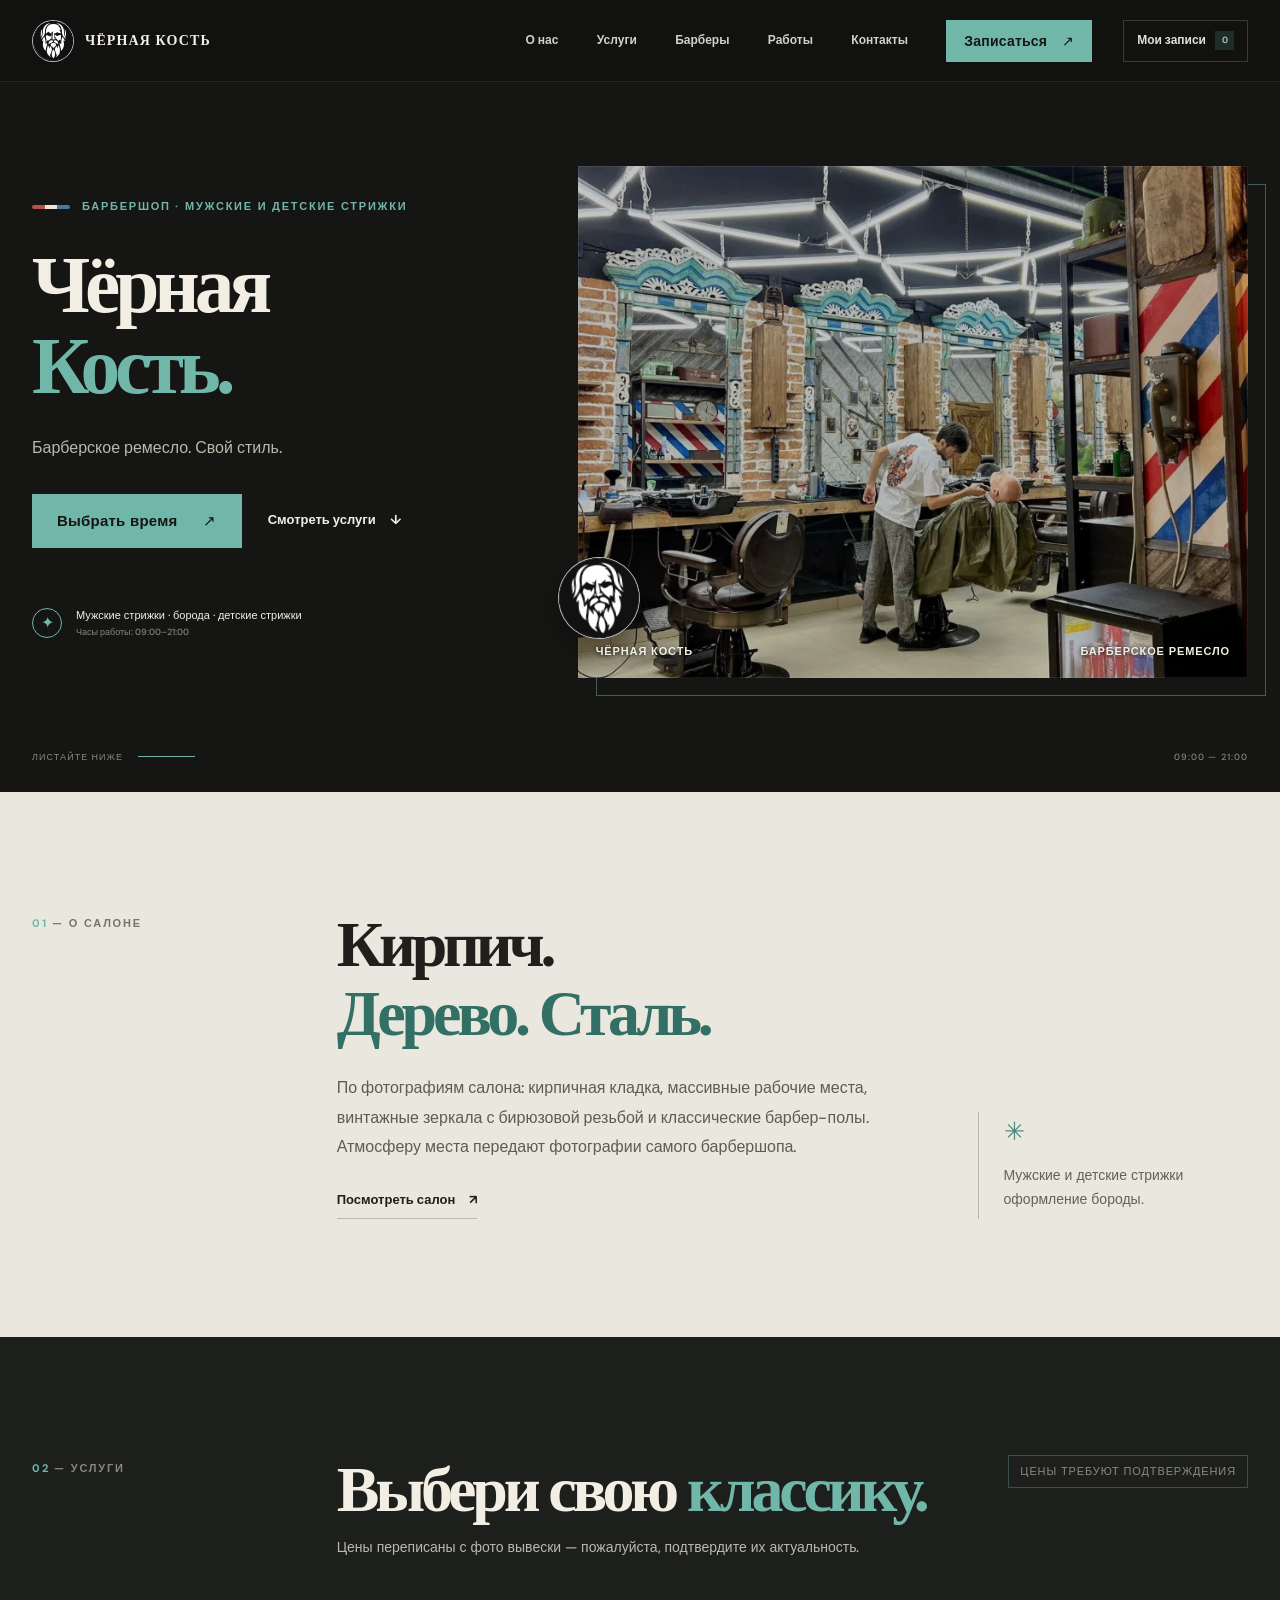
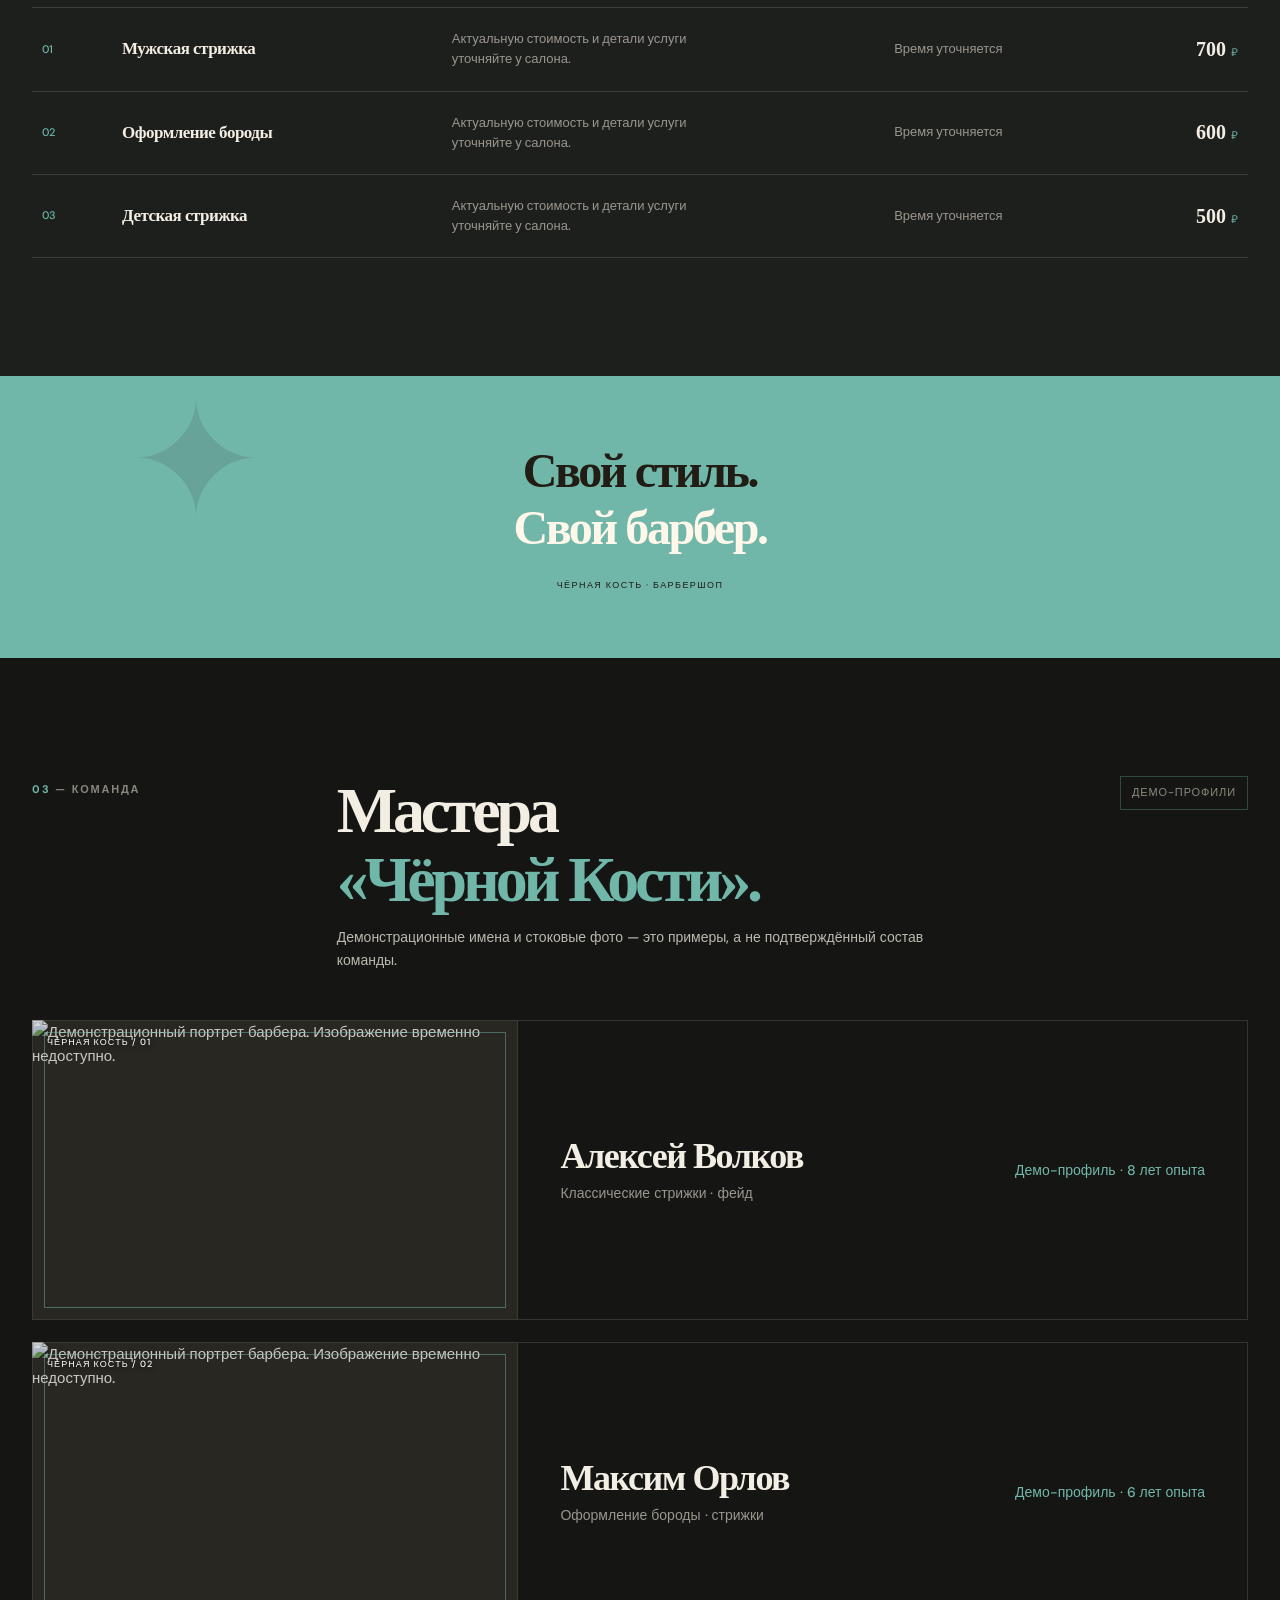
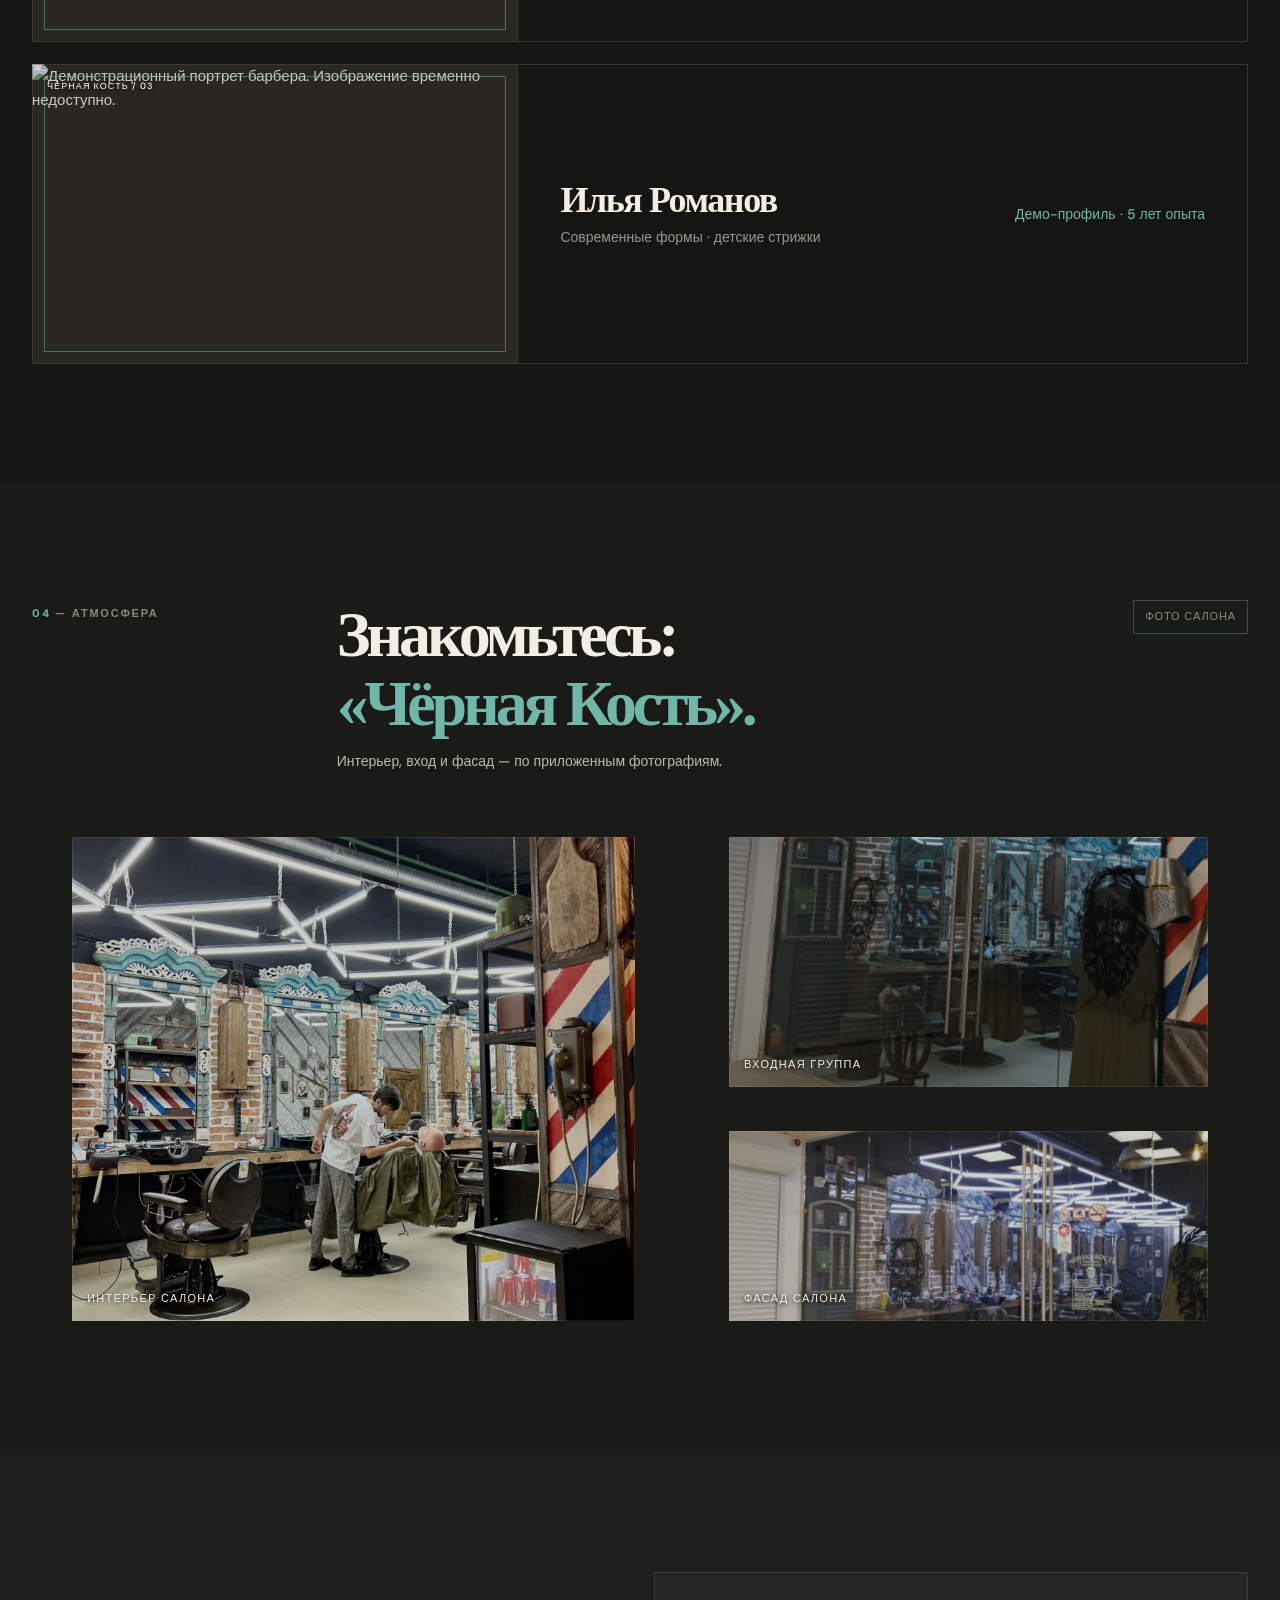
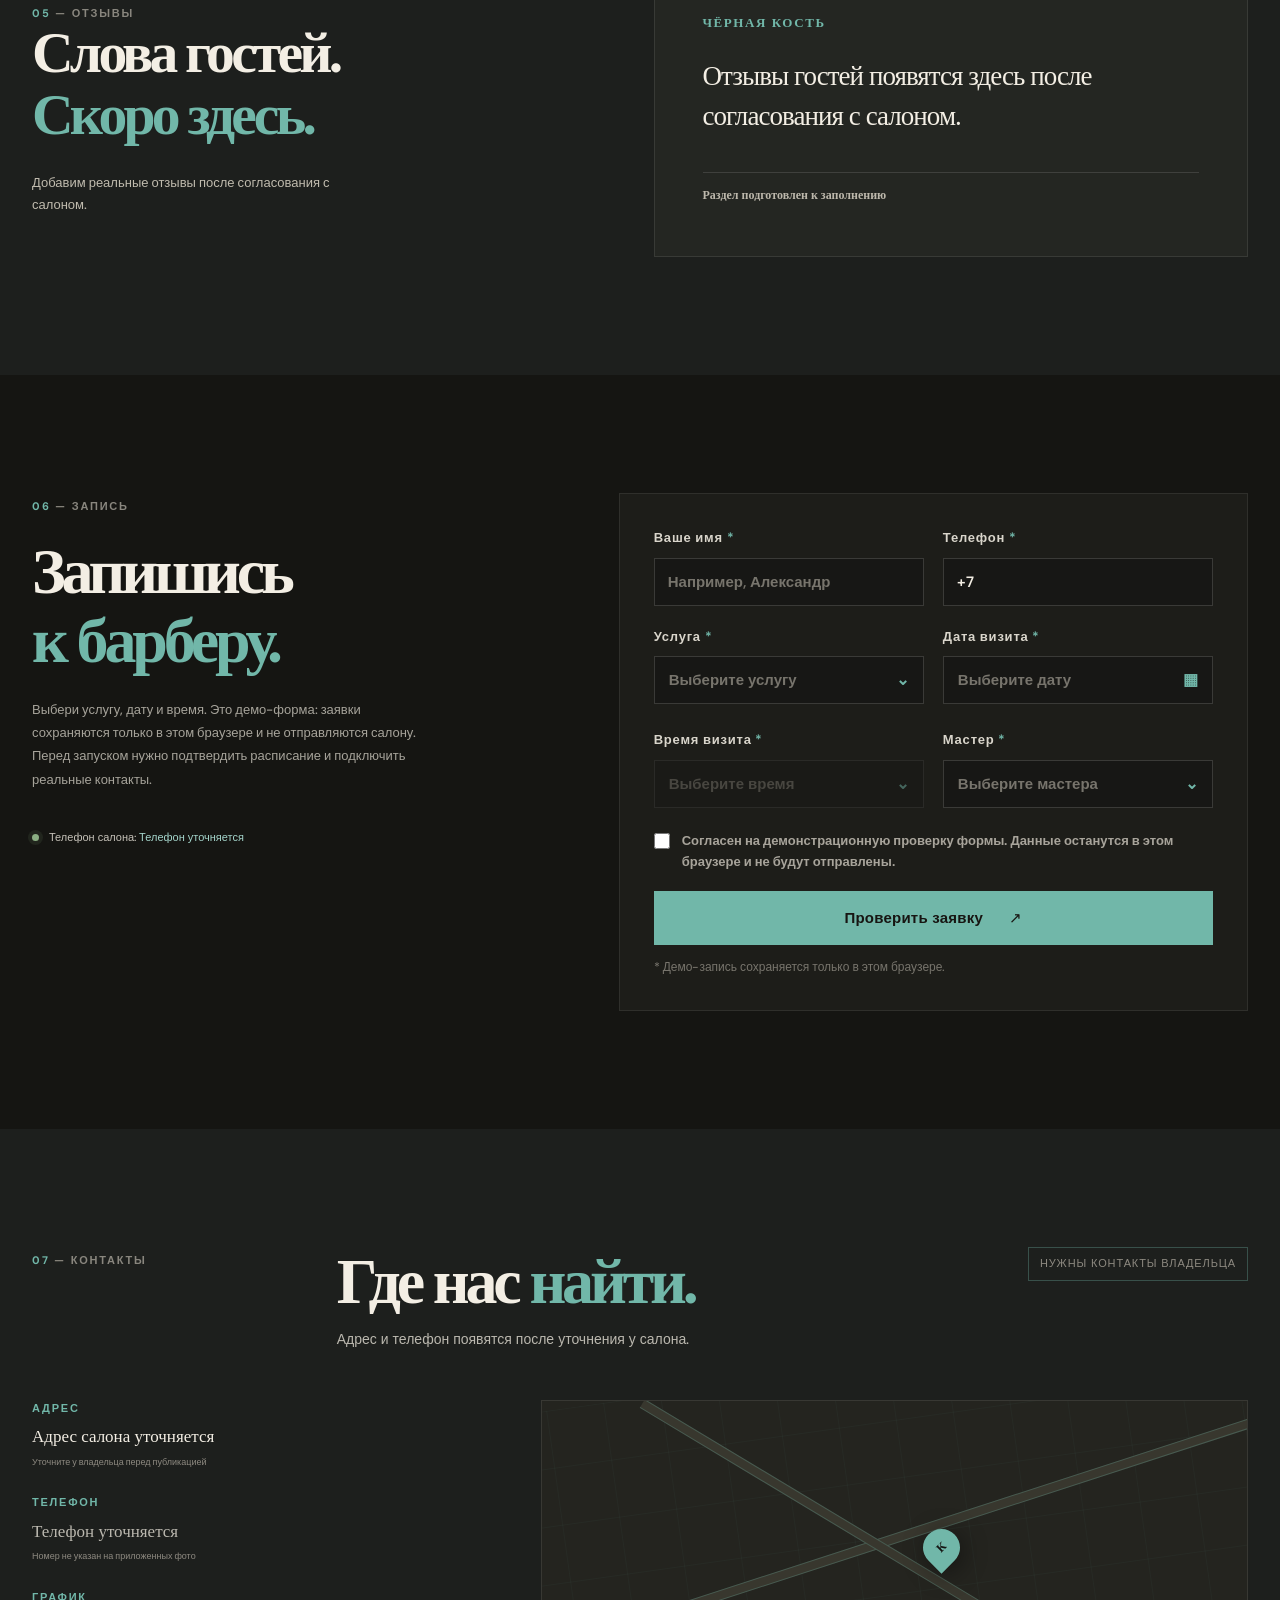
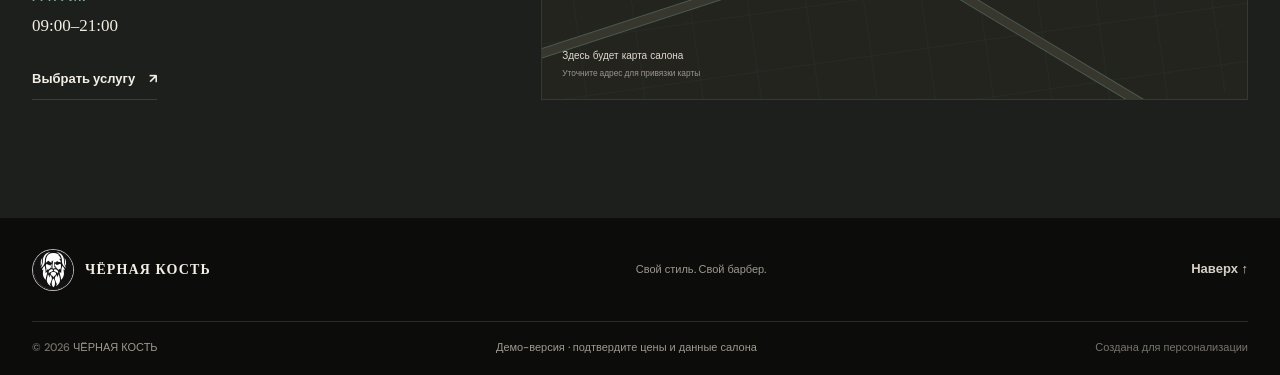
==== commit c2d8d495: "Add demo barber profiles to both sites" ====
--- a/chernaya-kost/index.html
+++ b/chernaya-kost/index.html
@@ -56,7 +56,7 @@
     <section class="quote-band" aria-label="Барбершоп Чёрная Кость"><div class="wrap quote-inner"><span class="quote-mark">✦</span><p>Свой стиль.<br><em>Свой барбер.</em></p><span class="quote-credit">ЧЁРНАЯ КОСТЬ · БАРБЕРШОП</span></div></section>
 
     <section class="barbers section-pad" id="barbers">
-      <div class="wrap"><div class="section-heading"><p class="section-index">03 <span>— Команда</span></p><div><h2>Мастера<br><em>«Чёрной Кости».</em></h2><p class="muted">Имена и фотографии мастеров добавим после уточнения у салона.</p></div><span class="demo-tag">Данные команды уточняются</span></div><div class="barber-grid" id="barber-grid"></div></div>
+      <div class="wrap"><div class="section-heading"><p class="section-index">03 <span>— Команда</span></p><div><h2>Мастера<br><em>«Чёрной Кости».</em></h2><p class="muted">Демонстрационные имена и стоковые фото — это примеры, а не подтверждённый состав команды.</p></div><span class="demo-tag">Демо-профили</span></div><div class="barber-grid" id="barber-grid"></div></div>
     </section>
 
     <section class="gallery section-pad" id="works">
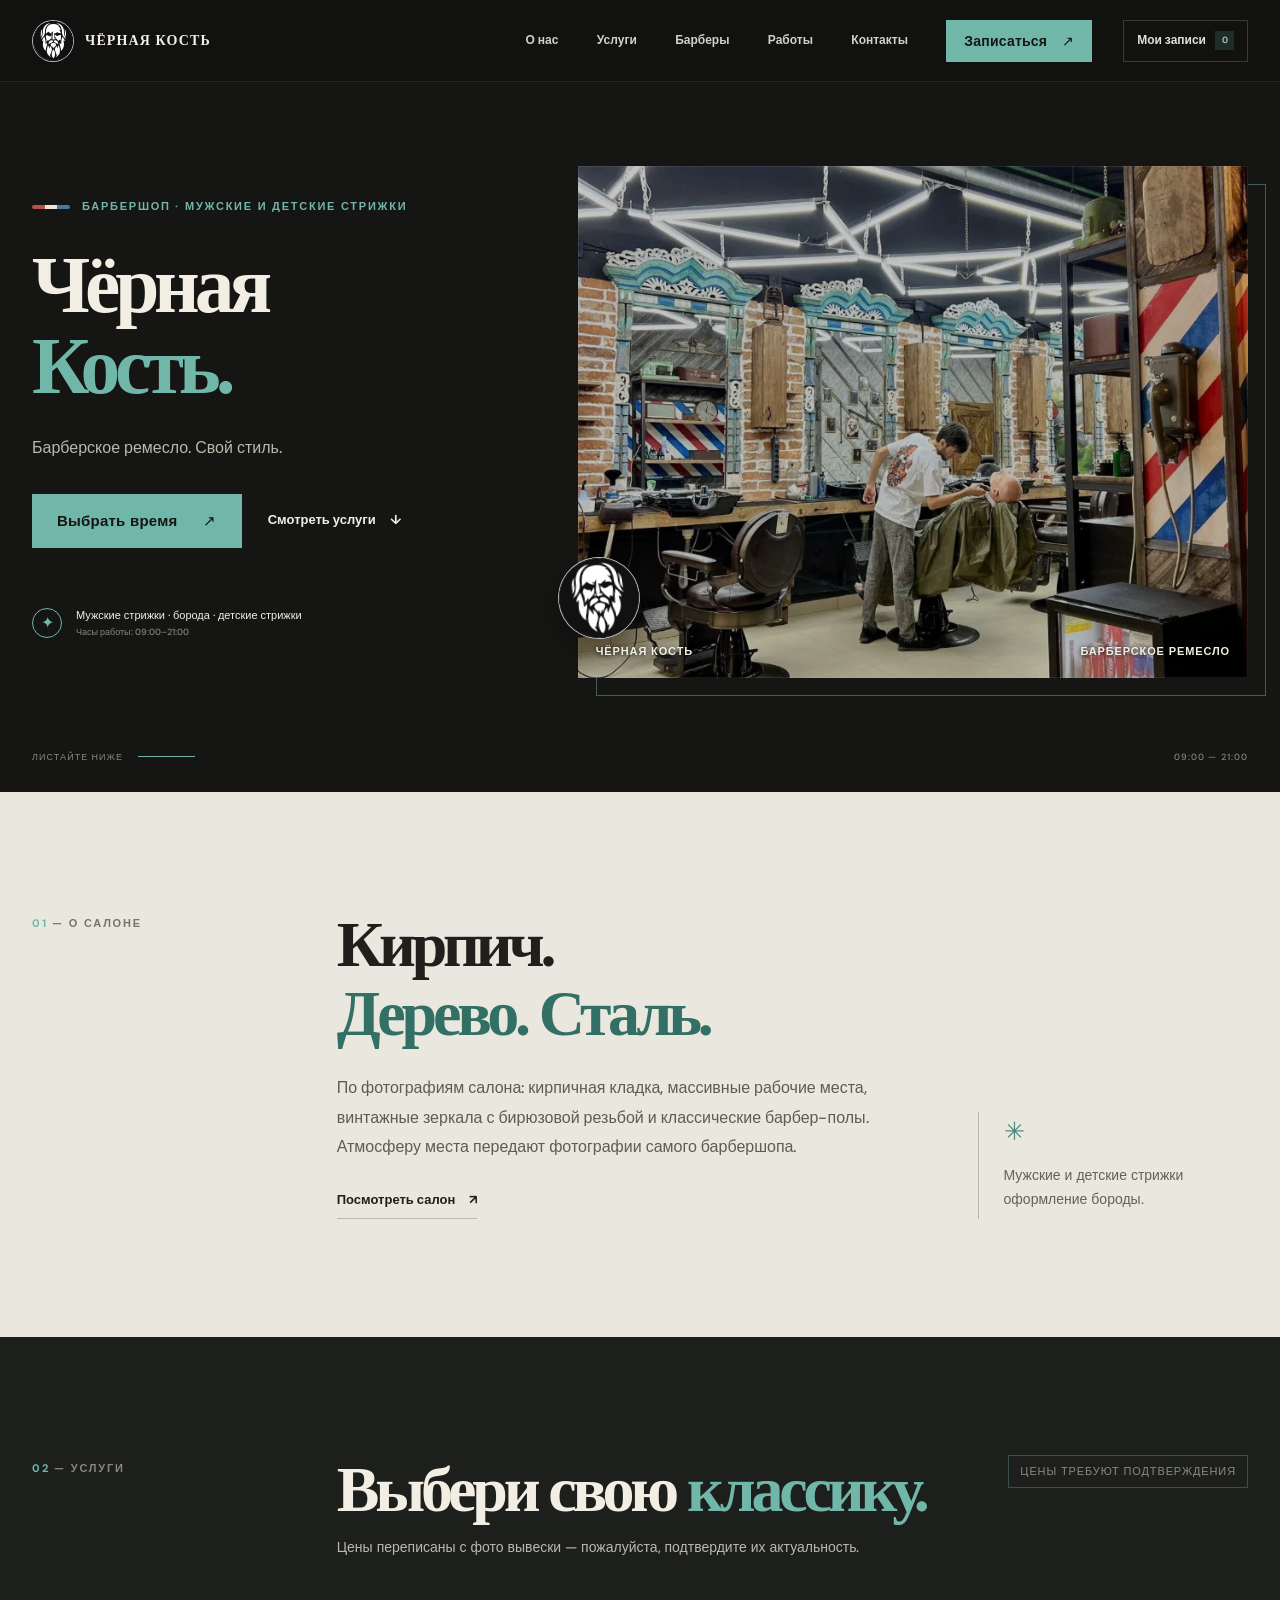
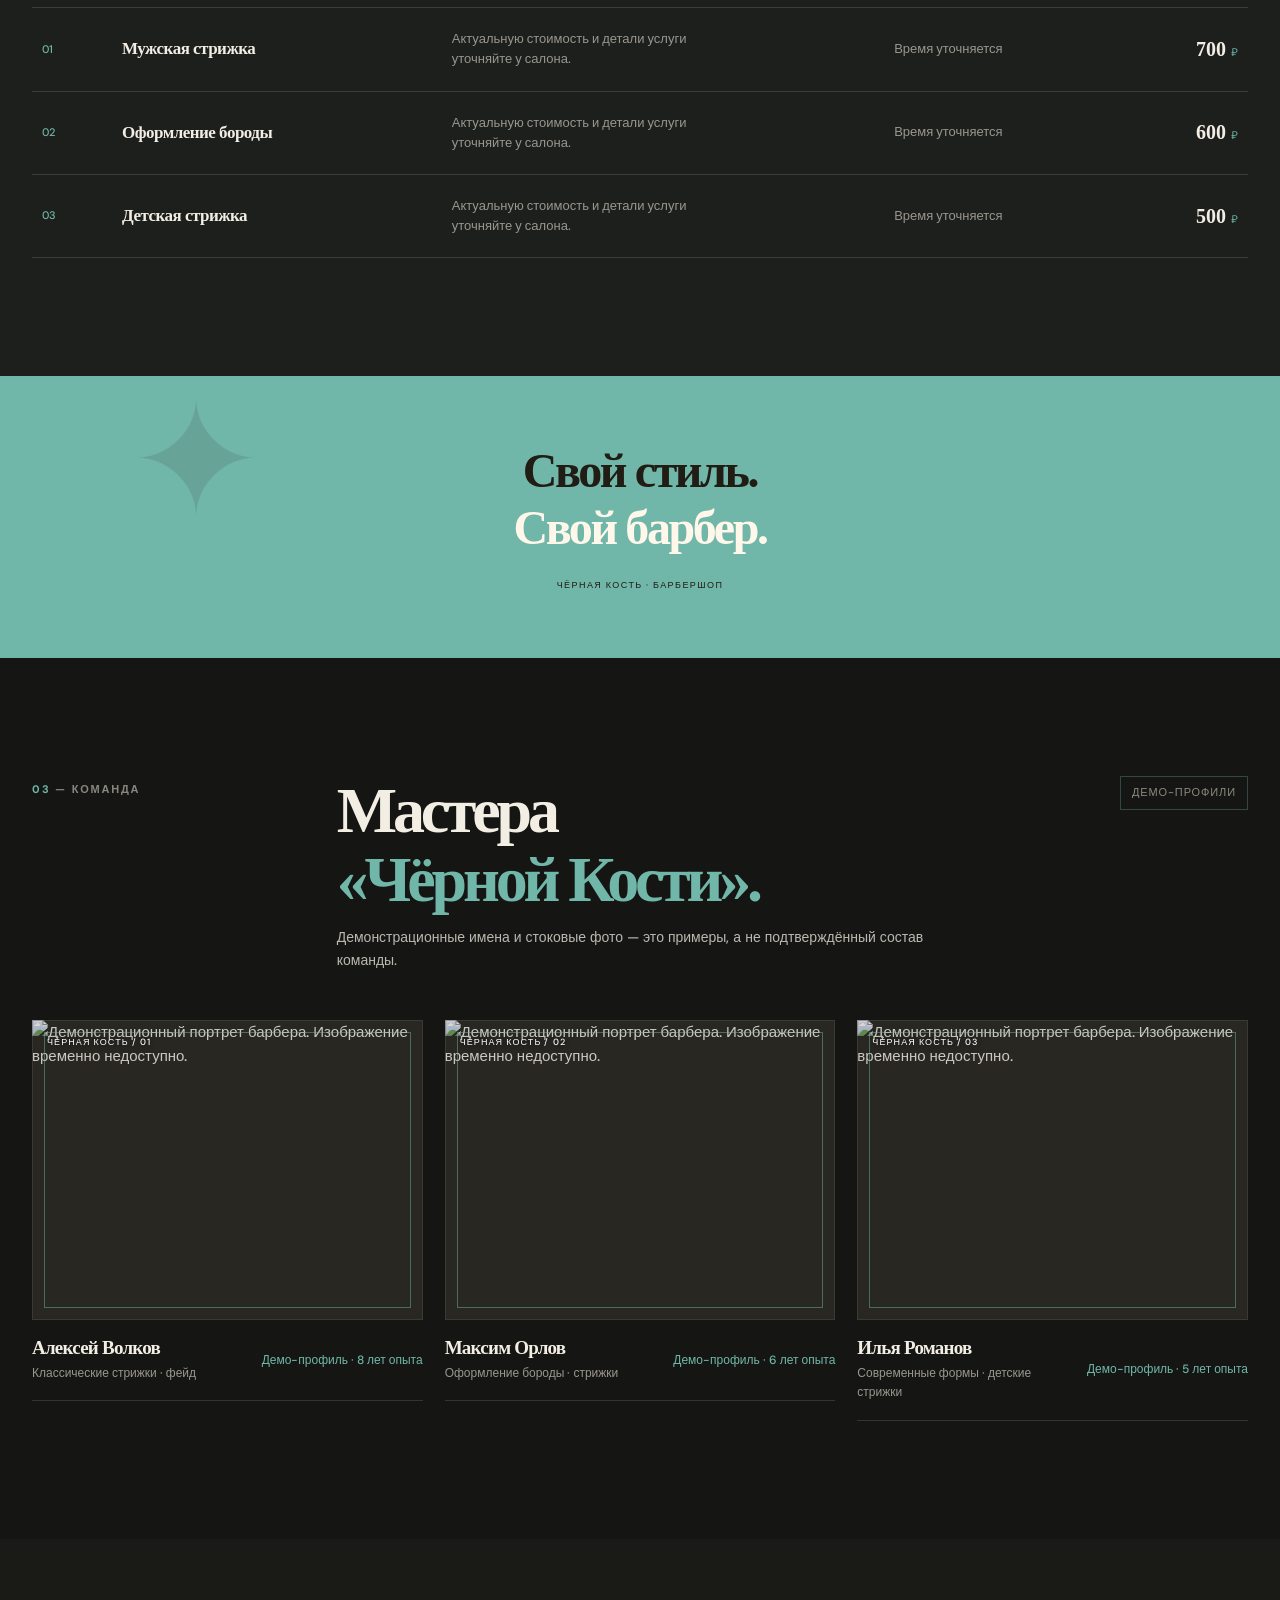
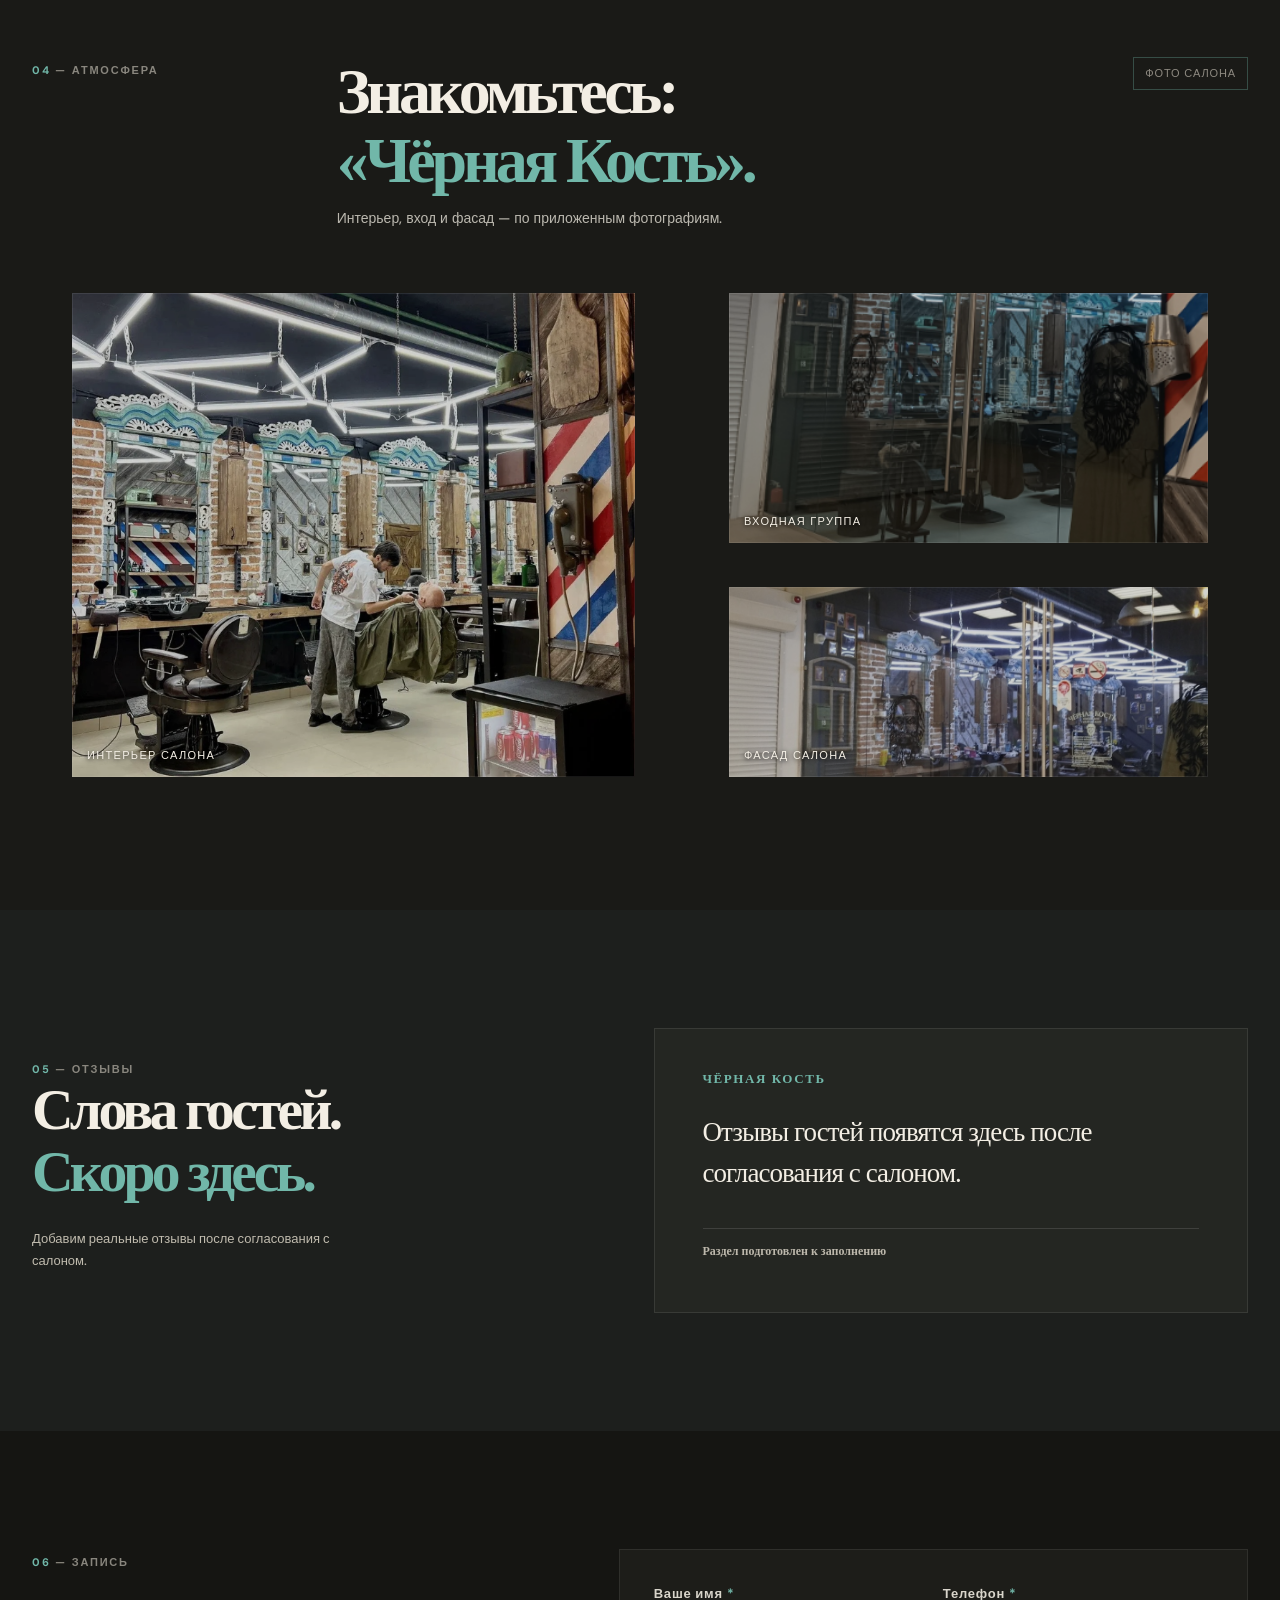
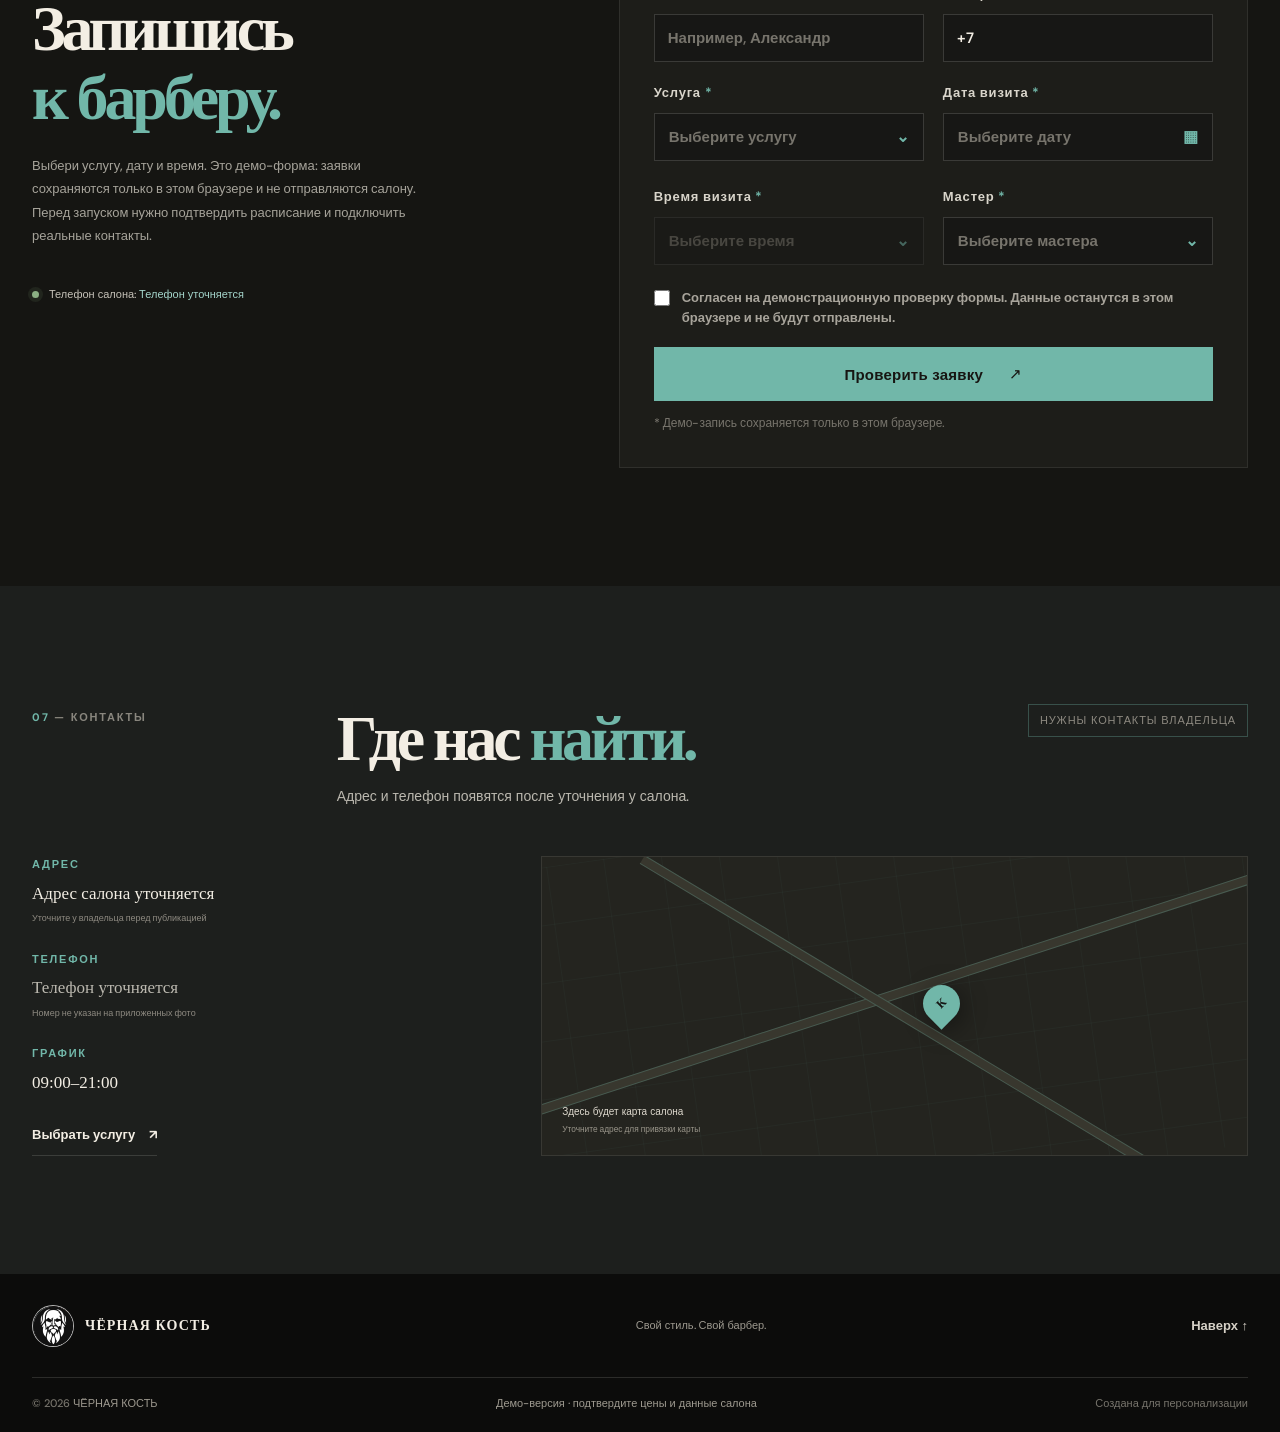
==== commit 60961cdb: "Refresh barber layout styles on Black Bone site" ====
--- a/chernaya-kost/index.html
+++ b/chernaya-kost/index.html
@@ -10,7 +10,7 @@
   <link rel="preconnect" href="https://fonts.googleapis.com">
   <link rel="preconnect" href="https://fonts.gstatic.com" crossorigin>
   <link href="https://fonts.googleapis.com/css2?family=DM+Sans:wght@400;500;600;700&family=Manrope:wght@400;500;600;700;800&display=swap" rel="stylesheet">
-  <link rel="stylesheet" href="styles.css">
+  <link rel="stylesheet" href="styles.css?v=barber-grid-2">
   <script src="script.js" defer></script>
 </head>
 <body>
--- a/chernaya-kost/styles.css
+++ b/chernaya-kost/styles.css
@@ -162,13 +162,13 @@
 .hero-proof{gap:14px}
 .proof-mark{width:30px;height:30px;display:grid;place-items:center;border:1px solid var(--accent);border-radius:50%;color:var(--accent);font-size:16px}
 .brand-mark img,.hero-stamp img{filter:contrast(1.08)}
-.barber-grid{grid-template-columns:1fr}
-.barber-card{display:grid;grid-column:1/-1;grid-template-columns:minmax(270px,.8fr) 1.2fr;align-items:stretch}
+.barber-grid{grid-template-columns:repeat(3,minmax(0,1fr));gap:22px}
+.barber-card{min-width:0}
 .barber-photo{height:300px}
 .barber-photo:after{content:"";position:absolute;inset:12px;border:1px solid rgba(113,183,169,.48);pointer-events:none}
-.barber-info{align-content:center;padding:30px 42px;border:1px solid var(--line);border-left:0}
-.barber-info h3{font-size:clamp(24px,3vw,36px);font-weight:700}
-.barber-info p,.barber-exp{font-size:14px}
+.barber-info{align-content:start;padding:17px 0;border:0;border-bottom:1px solid var(--line)}
+.barber-info h3{font-size:19px;font-weight:700}
+.barber-info p,.barber-exp{font-size:12px}
 .gallery-grid{grid-template-columns:1.15fr 1fr;grid-template-rows:280px 220px;gap:14px}
 .gallery-item:nth-child(1){grid-row:span 2}
 .gallery-item:nth-child(4){grid-column:auto}
@@ -186,4 +186,5 @@
 .map-pin{font-family:Georgia,serif}
 .eyebrow-line{width:38px;height:4px;border-radius:3px;background:linear-gradient(90deg,#b9504b 0 33%,#eee6d8 33% 66%,#4c789b 66%)}
 @media(max-width:900px){.brand-name{font-size:12px;letter-spacing:.04em}.barber-info{padding:25px}.gallery-grid{grid-template-rows:230px 190px}}
-@media(max-width:680px){.brand-mark{width:38px;height:38px}.brand-name{font-size:10px;letter-spacing:0}.header-actions{gap:5px}.my-appointments-button{font-size:10px;padding-inline:7px;gap:4px}.menu-toggle{width:40px;height:40px}.hero-stamp{width:80px;height:80px;left:-20px;bottom:22px}.hero-stamp .brand-emblem-large{width:68px;height:68px}.hero-stamp .brand-emblem-large img{left:-10.8px;top:-99px;width:270px;height:173px}.barber-card{width:100%;grid-template-columns:1fr}.barber-photo{height:260px}.barber-info{padding:22px 18px;border-left:1px solid var(--line);border-top:0}.gallery-grid{grid-template-columns:1fr 1fr;grid-template-rows:220px 170px;gap:9px}.gallery-item:nth-child(1){grid-row:span 2}.gallery-item:nth-child(4){grid-column:auto}.review-card{min-height:220px;padding:27px 24px}}
+@media(max-width:680px){.brand-mark{width:38px;height:38px}.brand-name{font-size:10px;letter-spacing:0}.header-actions{gap:5px}.my-appointments-button{font-size:10px;padding-inline:7px;gap:4px}.menu-toggle{width:40px;height:40px}.hero-stamp{width:80px;height:80px;left:-20px;bottom:22px}.hero-stamp .brand-emblem-large{width:68px;height:68px}.hero-stamp .brand-emblem-large img{left:-10.8px;top:-99px;width:270px;height:173px}.barber-photo{height:clamp(205px,58vw,310px)}.barber-info{padding:12px 0}.barber-info h3{font-size:15px}.barber-info p,.barber-exp{font-size:10px}.gallery-grid{grid-template-columns:1fr 1fr;grid-template-rows:220px 170px;gap:9px}.gallery-item:nth-child(1){grid-row:span 2}.gallery-item:nth-child(4){grid-column:auto}.review-card{min-height:220px;padding:27px 24px}}
+@media(max-width:680px){.barber-grid{grid-template-columns:1fr 1fr;gap:25px 13px}.barber-card:last-child{grid-column:1/-1;width:calc(50% - 7px)}}
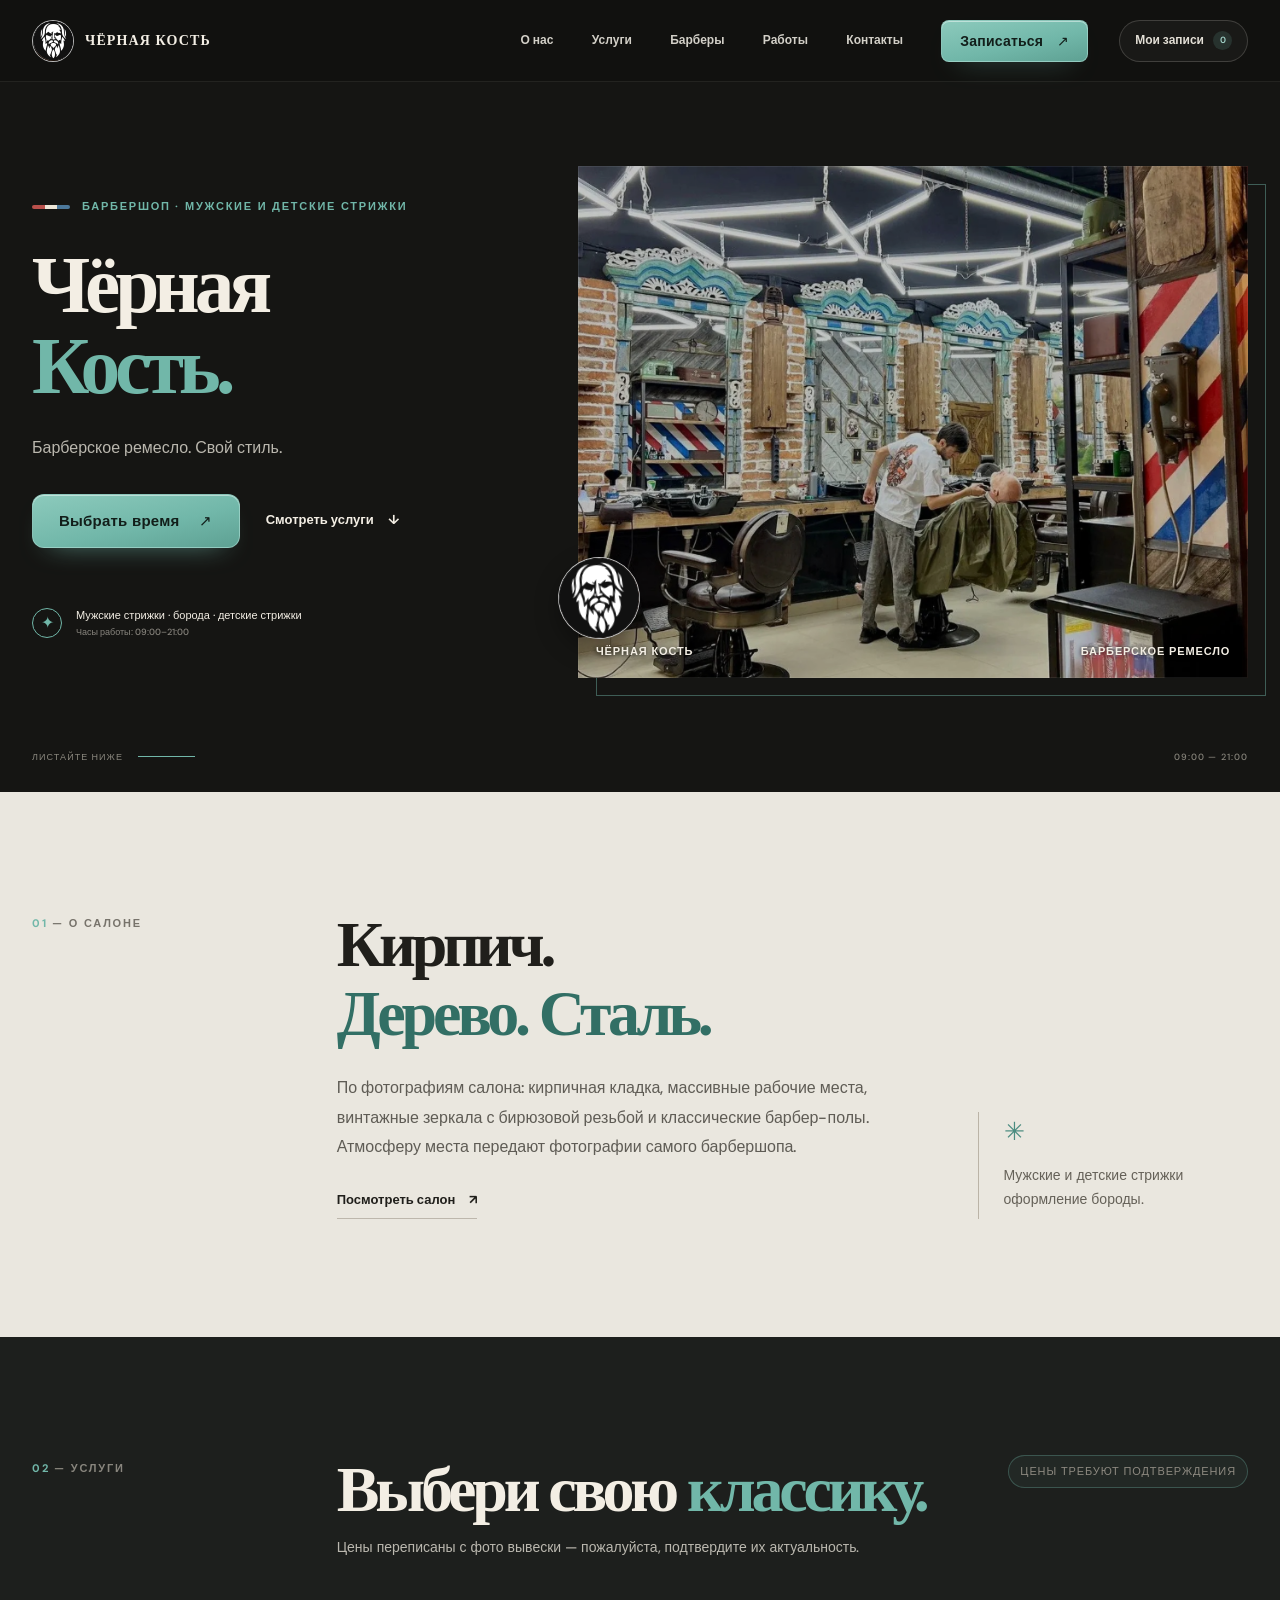
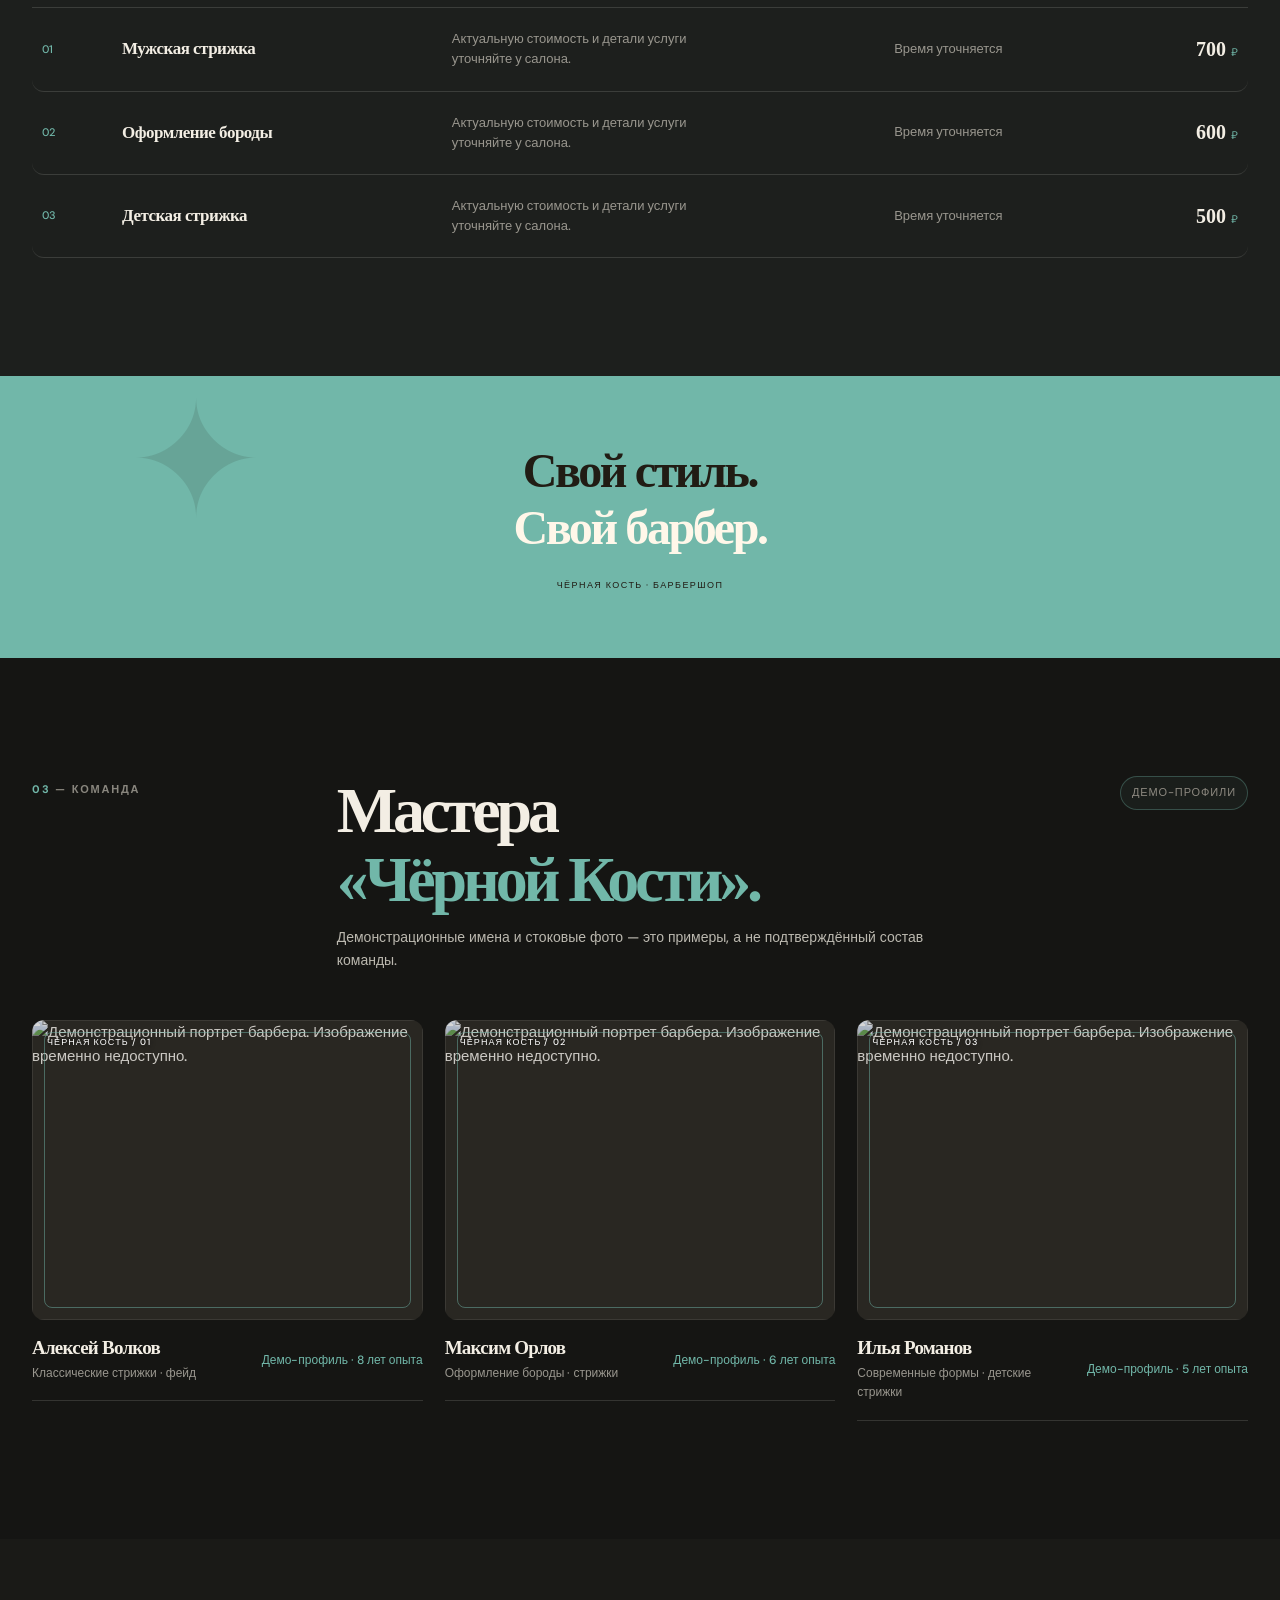
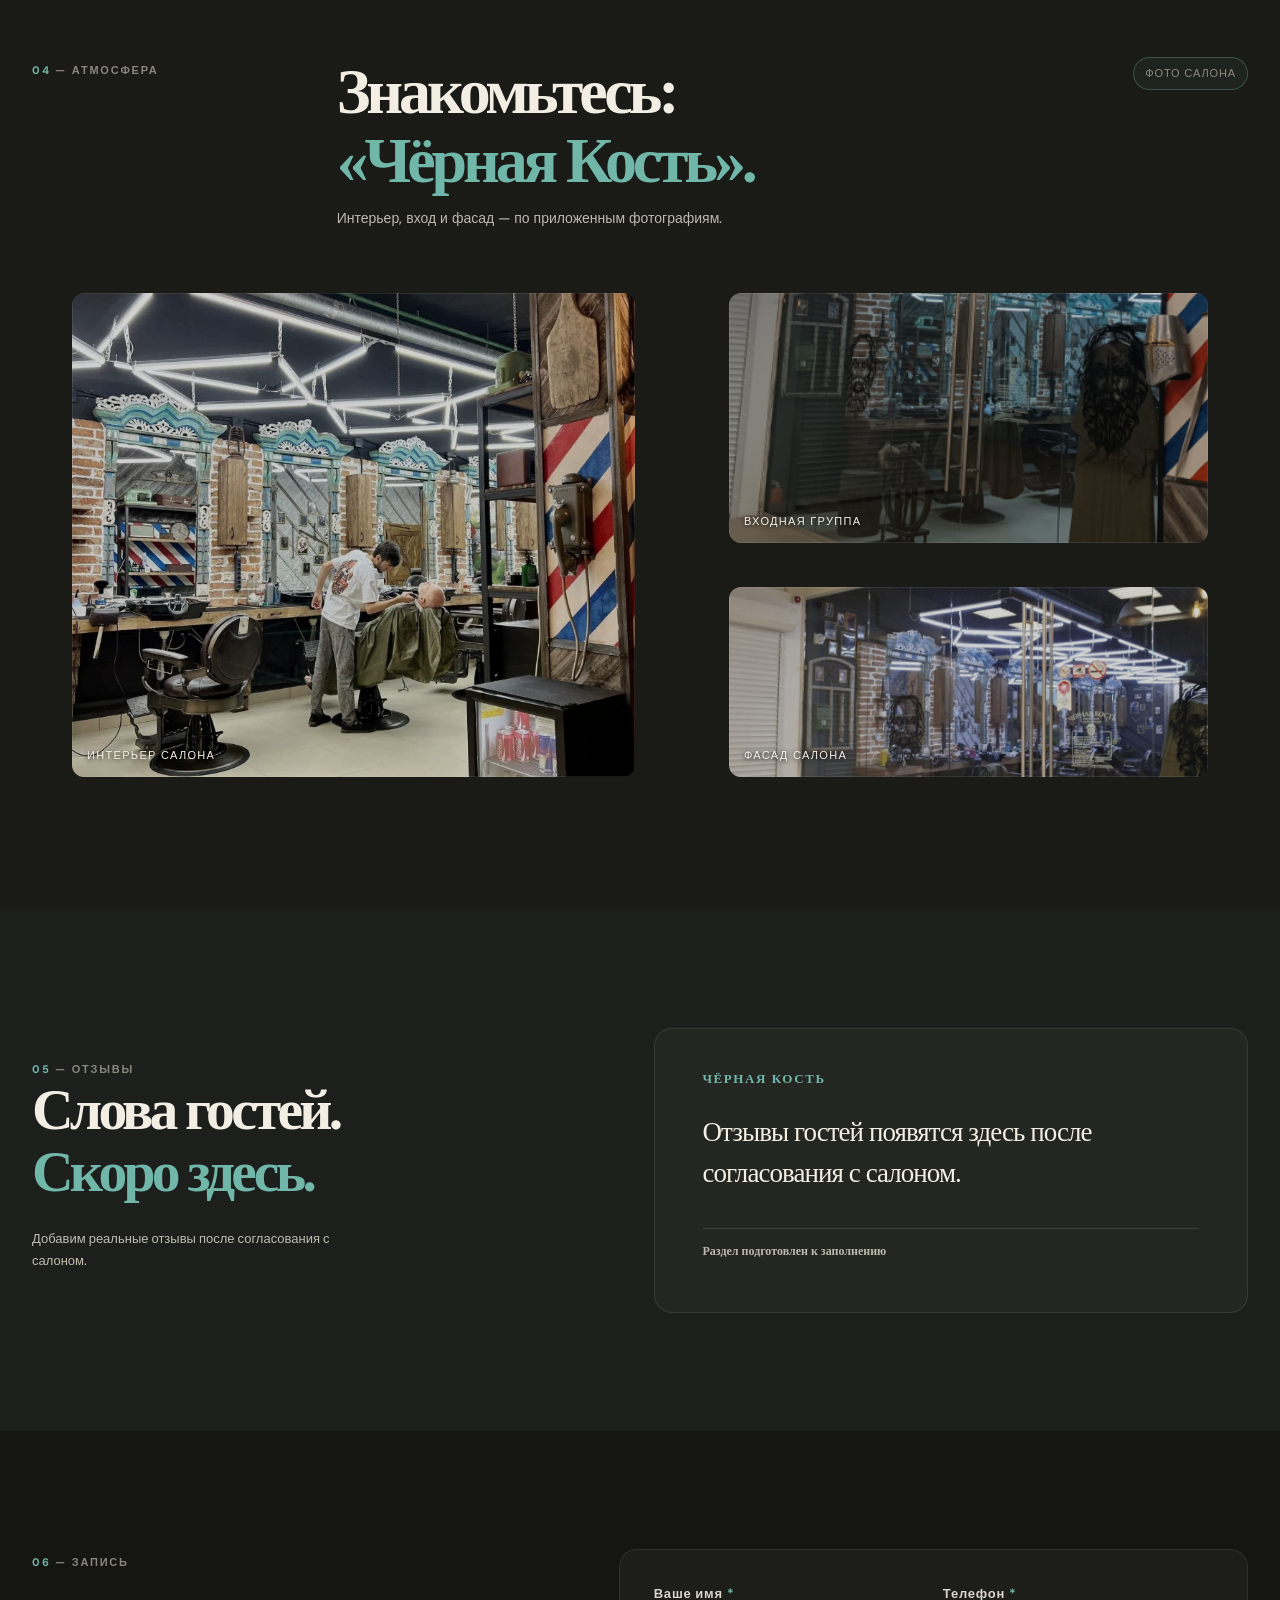
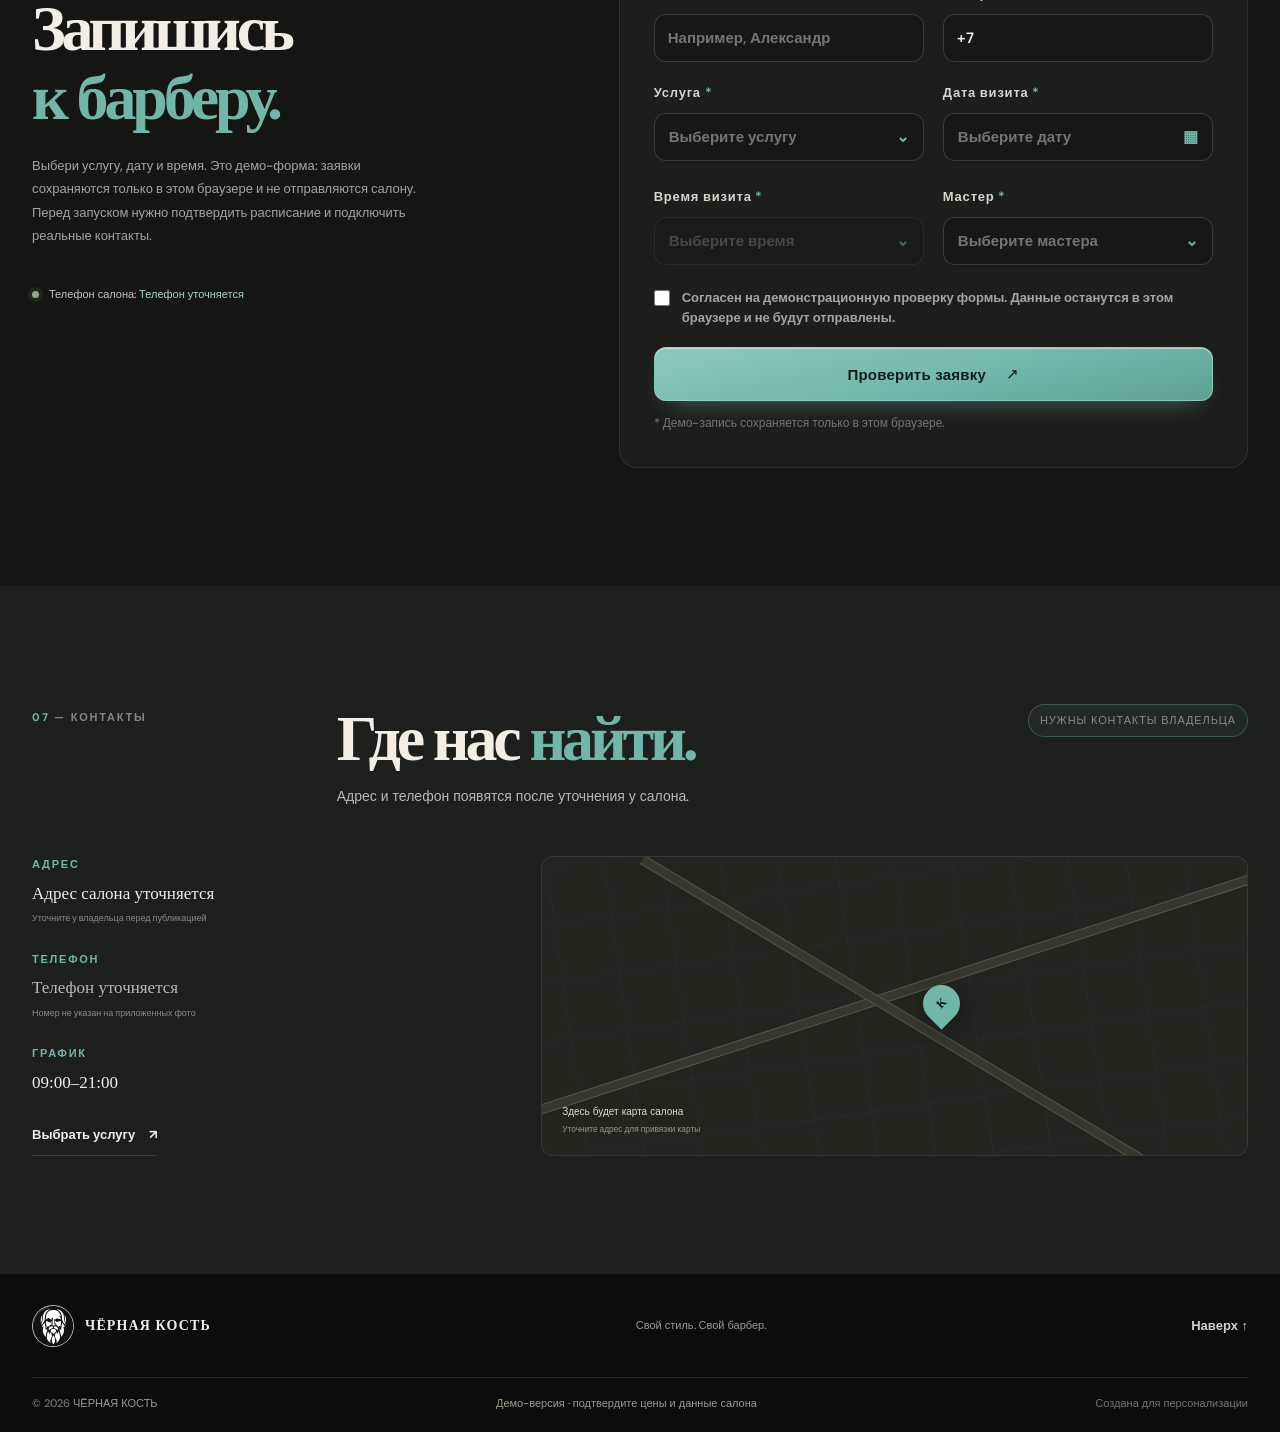
==== commit 7da17870: "Round controls and add scroll motion to Black Bone site" ====
--- a/chernaya-kost/index.html
+++ b/chernaya-kost/index.html
@@ -10,7 +10,7 @@
   <link rel="preconnect" href="https://fonts.googleapis.com">
   <link rel="preconnect" href="https://fonts.gstatic.com" crossorigin>
   <link href="https://fonts.googleapis.com/css2?family=DM+Sans:wght@400;500;600;700&family=Manrope:wght@400;500;600;700;800&display=swap" rel="stylesheet">
-  <link rel="stylesheet" href="styles.css?v=barber-grid-2">
+  <link rel="stylesheet" href="styles.css?v=buttons-motion-1">
   <script src="script.js" defer></script>
 </head>
 <body>
--- a/chernaya-kost/styles.css
+++ b/chernaya-kost/styles.css
@@ -188,3 +188,242 @@
 @media(max-width:900px){.brand-name{font-size:12px;letter-spacing:.04em}.barber-info{padding:25px}.gallery-grid{grid-template-rows:230px 190px}}
 @media(max-width:680px){.brand-mark{width:38px;height:38px}.brand-name{font-size:10px;letter-spacing:0}.header-actions{gap:5px}.my-appointments-button{font-size:10px;padding-inline:7px;gap:4px}.menu-toggle{width:40px;height:40px}.hero-stamp{width:80px;height:80px;left:-20px;bottom:22px}.hero-stamp .brand-emblem-large{width:68px;height:68px}.hero-stamp .brand-emblem-large img{left:-10.8px;top:-99px;width:270px;height:173px}.barber-photo{height:clamp(205px,58vw,310px)}.barber-info{padding:12px 0}.barber-info h3{font-size:15px}.barber-info p,.barber-exp{font-size:10px}.gallery-grid{grid-template-columns:1fr 1fr;grid-template-rows:220px 170px;gap:9px}.gallery-item:nth-child(1){grid-row:span 2}.gallery-item:nth-child(4){grid-column:auto}.review-card{min-height:220px;padding:27px 24px}}
 @media(max-width:680px){.barber-grid{grid-template-columns:1fr 1fr;gap:25px 13px}.barber-card:last-child{grid-column:1/-1;width:calc(50% - 7px)}}
+
+/* ============================================================
+   Кнопки, скругления и движение
+   Скруглённые интерактивные элементы, блики на кнопках и
+   мягкая анимация появления секций.
+   ============================================================ */
+:root{
+  --radius-sm:8px;
+  --radius-md:12px;
+  --radius-lg:18px;
+  --radius-pill:999px;
+  --reveal-ease:cubic-bezier(.22,.8,.24,1);
+}
+
+/* Скрытое мобильное меню уезжает за край и раньше растягивало страницу
+   по горизонтали. clip не создаёт скролл-контейнер, поэтому sticky-шапка жива. */
+html,body{overflow-x:clip}
+
+/* --- Кнопки ------------------------------------------------- */
+.button{
+  position:relative;
+  gap:20px;
+  padding:0 26px;
+  border-radius:var(--radius-md);
+  border:1px solid rgba(164,213,203,.6);
+  background:linear-gradient(168deg,#8ccabc 0%,#71b7a9 58%,#5ea193 100%);
+  color:#121e1a;
+  box-shadow:0 12px 28px -18px rgba(113,183,169,.9),inset 0 1px 0 rgba(255,255,255,.45);
+  overflow:hidden;
+  isolation:isolate;
+  transition:transform .28s var(--ease),box-shadow .28s var(--ease),background .28s ease;
+}
+.button::before{
+  content:"";
+  position:absolute;
+  inset:-70% -30%;
+  z-index:-1;
+  background:linear-gradient(105deg,transparent 38%,rgba(255,255,255,.55) 50%,transparent 62%);
+  transform:translateX(-75%) rotate(8deg);
+  opacity:0;
+  transition:transform .6s var(--ease),opacity .35s ease;
+  pointer-events:none;
+}
+.button:hover{
+  background:linear-gradient(168deg,#9dd8ca 0%,#7fc4b5 58%,#6aafa1 100%);
+  box-shadow:0 22px 42px -20px rgba(113,183,169,.95),inset 0 1px 0 rgba(255,255,255,.55);
+  transform:translateY(-2px);
+}
+.button:hover::before{transform:translateX(75%) rotate(8deg);opacity:1}
+.button:active{transform:translateY(0) scale(.98);box-shadow:0 8px 18px -14px rgba(113,183,169,.8),inset 0 2px 6px rgba(0,0,0,.2)}
+.button>span[aria-hidden="true"]{transition:transform .3s var(--ease)}
+.button:hover>span[aria-hidden="true"]{transform:translate(3px,-3px)}
+.button-small{border-radius:var(--radius-sm);padding-inline:18px;gap:14px}
+.skip-link{border-radius:var(--radius-md)}
+
+/* Второстепенные кнопки и счётчик */
+.my-appointments-button{
+  border-radius:var(--radius-pill);
+  padding:0 15px;
+  background:rgba(241,238,231,.035);
+  transition:border-color .25s ease,color .25s ease,background .25s ease,transform .25s var(--ease),box-shadow .25s ease;
+}
+.my-appointments-button:hover{transform:translateY(-1px);background:rgba(113,183,169,.12);box-shadow:0 10px 22px -16px rgba(113,183,169,.9)}
+.my-appointments-button:active{transform:translateY(0) scale(.97)}
+.appointment-count{border-radius:var(--radius-pill);transition:transform .25s var(--ease),background .25s ease}
+.appointment-count.is-bumped{animation:count-pop .5s var(--ease)}
+@keyframes count-pop{0%{transform:scale(1)}45%{transform:scale(1.35);background:rgba(164,213,203,.42)}100%{transform:scale(1)}}
+
+.menu-toggle{border-radius:var(--radius-sm)}
+.round-button{border-radius:50%;transition:background .2s ease,color .2s ease,transform .25s var(--ease),box-shadow .25s ease}
+.round-button:hover{transform:scale(1.06);box-shadow:0 10px 22px -14px rgba(0,0,0,.45)}
+.round-button:active{transform:scale(.94)}
+
+/* Ссылки: подчёркивание «прорастает» и стрелка сдвигается */
+.site-nav>a:not(.button){position:relative}
+.site-nav>a:not(.button)::after{
+  content:"";
+  position:absolute;
+  left:0;right:0;bottom:-5px;
+  height:1px;
+  background:var(--accent);
+  transform:scaleX(0);
+  transform-origin:left center;
+  transition:transform .28s var(--ease);
+}
+.site-nav>a:not(.button):hover::after,.site-nav>a:not(.button):focus-visible::after{transform:scaleX(1)}
+.text-link{position:relative}
+.text-link::after{
+  content:"";
+  position:absolute;
+  left:0;right:0;bottom:-3px;
+  height:1px;
+  background:currentColor;
+  opacity:.55;
+  transform:scaleX(0);
+  transform-origin:left center;
+  transition:transform .3s var(--ease),opacity .3s ease;
+}
+.text-link:hover::after{transform:scaleX(1);opacity:.85}
+.intro .text-link::after{display:none}
+.text-link span{display:inline-block;transition:transform .3s var(--ease)}
+.text-link:hover span{transform:translateX(3px)}
+.back-top{position:relative}
+.back-top::after{content:"";position:absolute;left:0;right:0;bottom:-2px;height:1px;background:currentColor;transform:scaleX(0);transform-origin:left center;transition:transform .3s var(--ease)}
+.back-top:hover::after{transform:scaleX(1)}
+
+/* --- Поля и выпадающие списки -------------------------------- */
+.picker-trigger{
+  border-radius:var(--radius-md);
+  transition:border-color .2s ease,color .2s ease,background .2s ease,box-shadow .2s ease;
+}
+.picker-trigger:hover,.picker-trigger[aria-expanded="true"]{box-shadow:0 0 0 3px rgba(113,183,169,.12)}
+.picker-chevron{transition:transform .25s var(--ease)}
+.picker-trigger[aria-expanded="true"]:not(.calendar-trigger) .picker-chevron{transform:rotate(180deg)}
+.picker-popover,.calendar-popover{
+  border-radius:var(--radius-md);
+  box-shadow:0 26px 60px -22px rgba(0,0,0,.72);
+  animation:popover-in .18s var(--ease) both;
+}
+@keyframes popover-in{from{opacity:0;transform:translateY(-8px) scale(.98)}to{opacity:1;transform:none}}
+.picker-options{gap:2px}
+.picker-option{border-bottom:0;border-radius:7px;position:relative}
+.picker-options--time .picker-option{border-radius:var(--radius-sm)}
+.calendar-nav{
+  border-radius:50%;
+  transition:background .2s ease,border-color .2s ease,color .2s ease,transform .2s var(--ease);
+}
+.calendar-nav:hover:not(:disabled){transform:scale(1.07)}
+.calendar-day{border-radius:var(--radius-sm);transition:background .14s ease,color .14s ease,border-color .14s ease,transform .16s var(--ease)}
+.calendar-day:hover:not(:disabled){transform:translateY(-1px)}
+.calendar-day.is-selected{box-shadow:0 6px 16px -8px rgba(113,183,169,.9)}
+.calendar-day.is-today{border-radius:var(--radius-sm)}
+.field input,.field select{border-radius:var(--radius-md)}
+.field input:focus,.field select:focus{box-shadow:0 0 0 3px rgba(113,183,169,.14)}
+.consent-row input{border-radius:4px}
+.booking-form{border-radius:var(--radius-lg)}
+.form-result:not(:empty){border-radius:0 var(--radius-sm) var(--radius-sm) 0;animation:result-in .3s var(--ease) both}
+@keyframes result-in{from{opacity:0;transform:translateY(-4px)}to{opacity:1;transform:none}}
+.form-submit{border-radius:var(--radius-md)}
+
+/* --- Диалоги, карточки, медиа --------------------------------- */
+.appointments-dialog,.booking-success-dialog{border-radius:var(--radius-lg)}
+.appointments-dialog[open]{animation:dialog-in .3s var(--ease) both}
+.appointments-dialog[open]::backdrop{animation:backdrop-in .25s ease both}
+@keyframes dialog-in{from{opacity:0;transform:translateY(14px) scale(.97)}to{opacity:1;transform:none}}
+@keyframes backdrop-in{from{opacity:0}to{opacity:1}}
+.appointments-close{width:40px;height:40px;border-radius:50%;transition:color .2s ease,border-color .2s ease,background .2s ease,transform .3s var(--ease)}
+.appointments-close:hover{transform:rotate(90deg);background:rgba(113,183,169,.1)}
+.success-close{border-radius:var(--radius-sm);transition:border-color .2s ease,color .2s ease,background .2s ease,transform .2s var(--ease)}
+.success-close:hover{background:rgba(113,183,169,.08)}
+.appointments-empty{border-radius:var(--radius-md)}
+.appointment-card{border-radius:var(--radius-md);animation:card-in .3s var(--ease) both}
+@keyframes card-in{from{opacity:0;transform:translateY(8px)}to{opacity:1;transform:none}}
+.appointment-remove{
+  display:inline-flex;
+  align-items:center;
+  min-height:34px;
+  padding:0 13px;
+  border:1px solid rgba(239,154,137,.32);
+  border-radius:var(--radius-pill);
+  background:transparent;
+  color:#c9a49b;
+  text-decoration:none;
+  transition:background .2s ease,border-color .2s ease,color .2s ease,transform .2s var(--ease);
+}
+.appointment-remove:hover{color:#ffb3a2;border-color:#ef9a89;background:rgba(239,154,137,.12);transform:translateY(-1px)}
+.demo-tag{border-radius:var(--radius-pill);background:rgba(113,183,169,.06)}
+.review-card{border-radius:var(--radius-lg);transition:border-color .3s ease,box-shadow .3s ease}
+.barber-photo{border-radius:var(--radius-md)}
+.barber-photo:after{border-radius:calc(var(--radius-md) - 4px)}
+.gallery-item,.map-placeholder{border-radius:var(--radius-md)}
+.map-placeholder{overflow:hidden}
+.service-row{border-radius:var(--radius-md);transition:background .2s ease,padding .22s ease,box-shadow .22s ease}
+.service-row:hover{box-shadow:inset 3px 0 0 var(--accent)}
+
+/* --- Шапка ---------------------------------------------------- */
+.site-header{transition:height .3s var(--ease),box-shadow .3s ease,background .3s ease}
+@media(min-width:681px){
+  .site-header.is-scrolled{height:70px;box-shadow:0 16px 36px -26px rgba(0,0,0,.95);background:rgba(15,15,13,.97)}
+}
+
+/* --- Появление первого экрана -------------------------------- */
+@keyframes rise-in{from{opacity:0;transform:translateY(20px)}to{opacity:1;transform:none}}
+@keyframes media-in{from{opacity:0;transform:translateY(28px) scale(.985)}to{opacity:1;transform:none}}
+@keyframes stamp-in{from{opacity:0;transform:scale(.55) rotate(-18deg)}to{opacity:1;transform:none}}
+@keyframes fade-in{from{opacity:0}to{opacity:1}}
+@keyframes line-grow{from{transform:scaleX(0)}to{transform:scaleX(1)}}
+@keyframes line-pulse{0%,100%{transform:scaleX(.45);opacity:.55}50%{transform:scaleX(1);opacity:1}}
+@keyframes mark-float{0%,100%{transform:translateY(0)}50%{transform:translateY(-3px)}}
+@keyframes quote-drift{0%,100%{transform:translateY(0)}50%{transform:translateY(-8px)}}
+@keyframes dot-pulse{0%{box-shadow:0 0 0 0 rgba(139,175,131,.35)}70%{box-shadow:0 0 0 9px rgba(139,175,131,0)}100%{box-shadow:0 0 0 0 rgba(139,175,131,0)}}
+.hero-copy>*{animation:rise-in .75s var(--ease) both}
+.hero-copy>*:nth-child(1){animation-delay:.06s}
+.hero-copy>*:nth-child(2){animation-delay:.14s}
+.hero-copy>*:nth-child(3){animation-delay:.22s}
+.hero-copy>*:nth-child(4){animation-delay:.3s}
+.hero-copy>*:nth-child(5){animation-delay:.38s}
+.eyebrow-line{transform-origin:left center;animation:line-grow .8s var(--ease) .25s both}
+.hero-visual{animation:media-in .95s var(--ease) .12s both}
+.hero-stamp{animation:stamp-in .9s var(--ease) .55s both}
+.hero-caption{animation:fade-in .9s ease .75s both}
+.hero-bottom{animation:fade-in .9s ease .85s both}
+.scroll-line{transform-origin:left center;animation:line-pulse 2.6s ease-in-out 1.4s infinite}
+.proof-mark{animation:mark-float 4.5s ease-in-out 1.6s infinite}
+.quote-mark{animation:quote-drift 9s ease-in-out infinite}
+.contact-dot{animation:dot-pulse 2.4s ease-out infinite}
+
+/* --- Появление секций при прокрутке -------------------------- */
+html.js-reveal .reveal{
+  opacity:0;
+  transform:translateY(24px);
+  transition:opacity .7s var(--reveal-ease) var(--reveal-delay,0ms),transform .7s var(--reveal-ease) var(--reveal-delay,0ms);
+}
+html.js-reveal .reveal.is-visible{opacity:1;transform:none}
+
+/* --- Мобильное меню ------------------------------------------ */
+@media(max-width:680px){
+  .site-nav>a:not(.button)::after{display:none}
+  /* Шапка с backdrop-filter становится containing block для fixed-меню,
+     поэтому высоту задаём от вьюпорта, иначе подложка схлопывается. */
+  .site-nav{top:68px;left:0;right:0;bottom:auto;height:calc(100vh - 68px);height:calc(100dvh - 68px);overflow-y:auto;overscroll-behavior:contain}
+  .site-nav.is-open>a{animation:nav-link-in .35s var(--ease) both}
+  .site-nav.is-open>a:nth-child(2){animation-delay:.04s}
+  .site-nav.is-open>a:nth-child(3){animation-delay:.08s}
+  .site-nav.is-open>a:nth-child(4){animation-delay:.12s}
+  .site-nav.is-open>a:nth-child(5){animation-delay:.16s}
+  .site-nav.is-open>a:nth-child(6){animation-delay:.2s}
+  @keyframes nav-link-in{from{opacity:0;transform:translateY(10px)}to{opacity:1;transform:none}}
+}
+
+/* --- Уважение к системной настройке движения ----------------- */
+@media(prefers-reduced-motion:reduce){
+  .hero-copy>*,.hero-visual,.hero-stamp,.hero-caption,.hero-bottom,
+  .eyebrow-line,.scroll-line,.proof-mark,.quote-mark,.contact-dot,
+  .picker-popover,.calendar-popover,.appointment-card,.appointments-dialog[open],
+  .appointments-dialog[open]::backdrop,.site-nav.is-open>a{animation:none!important}
+  html.js-reveal .reveal,html.js-reveal .reveal.is-visible{opacity:1!important;transform:none!important;transition:none!important}
+  .button:hover,.my-appointments-button:hover,.appointment-remove:hover,.round-button:hover,.appointments-close:hover,.calendar-day:hover:not(:disabled){transform:none!important}
+}
